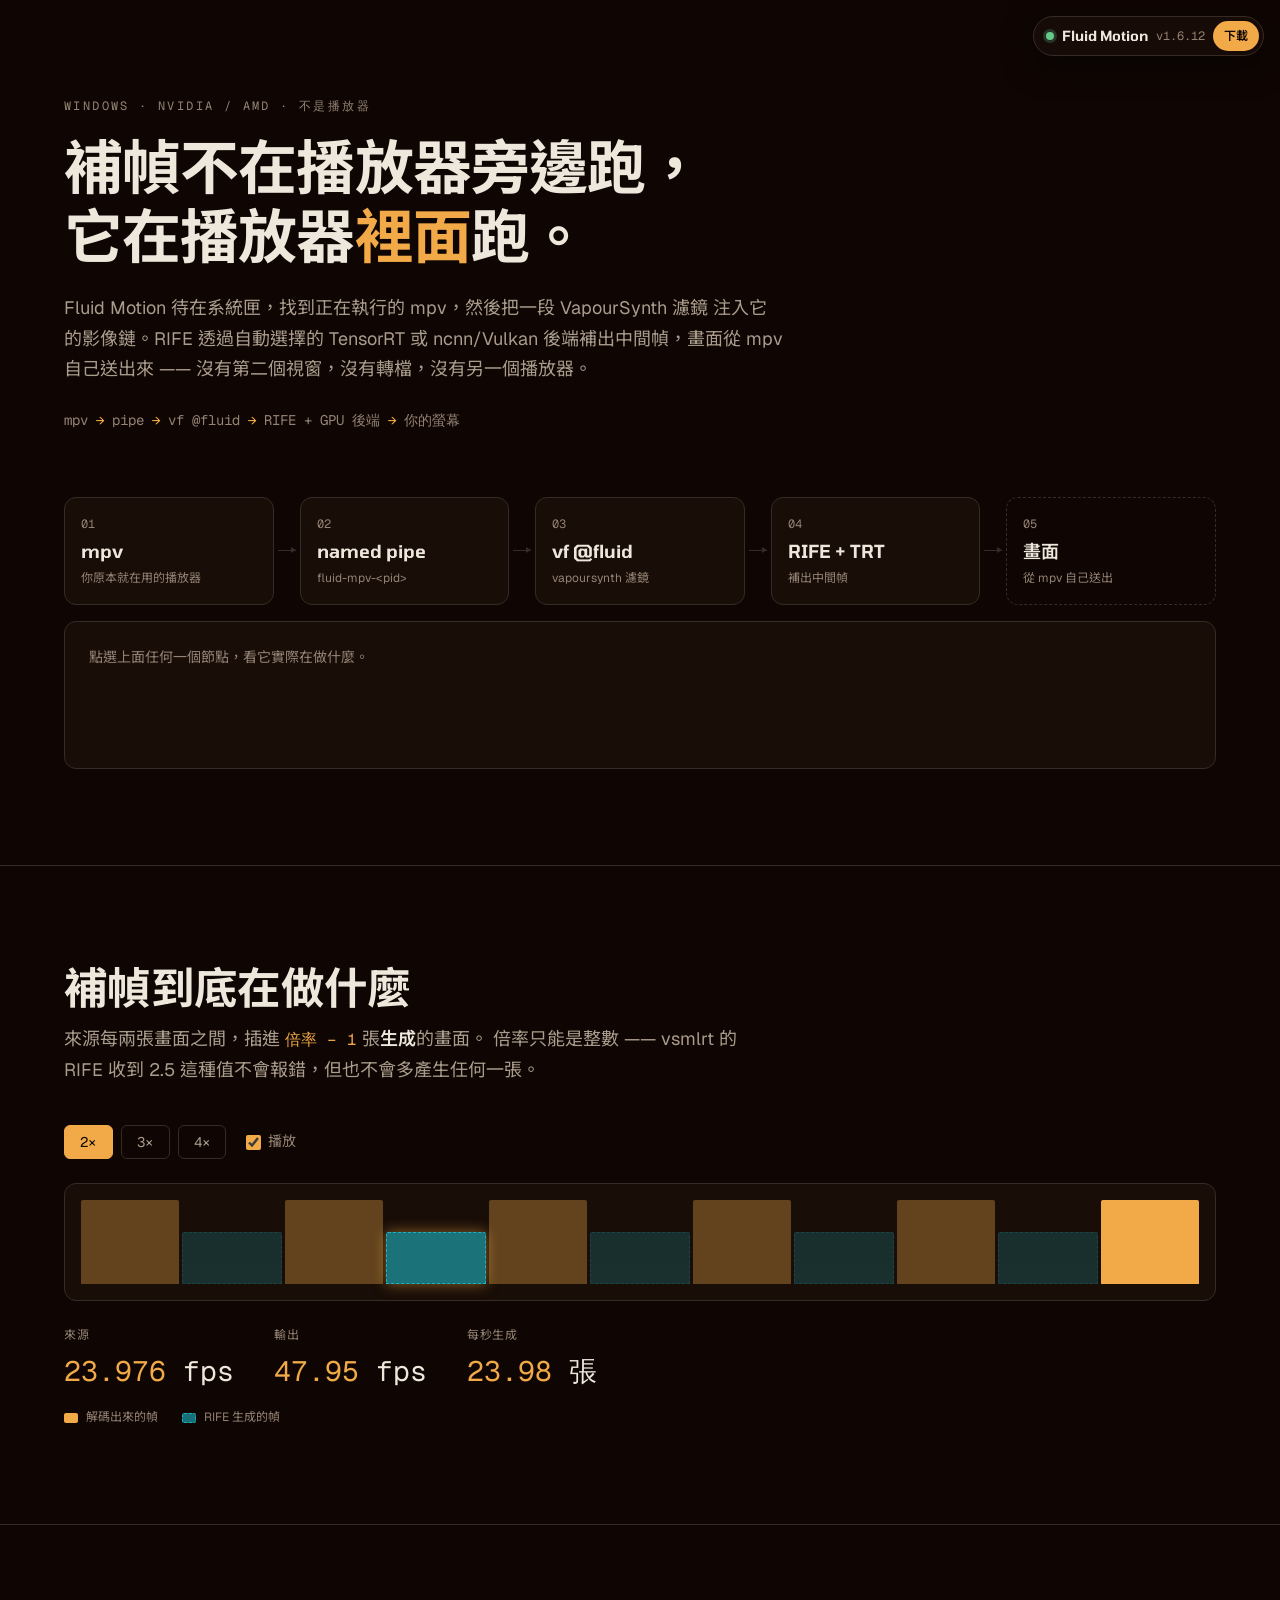
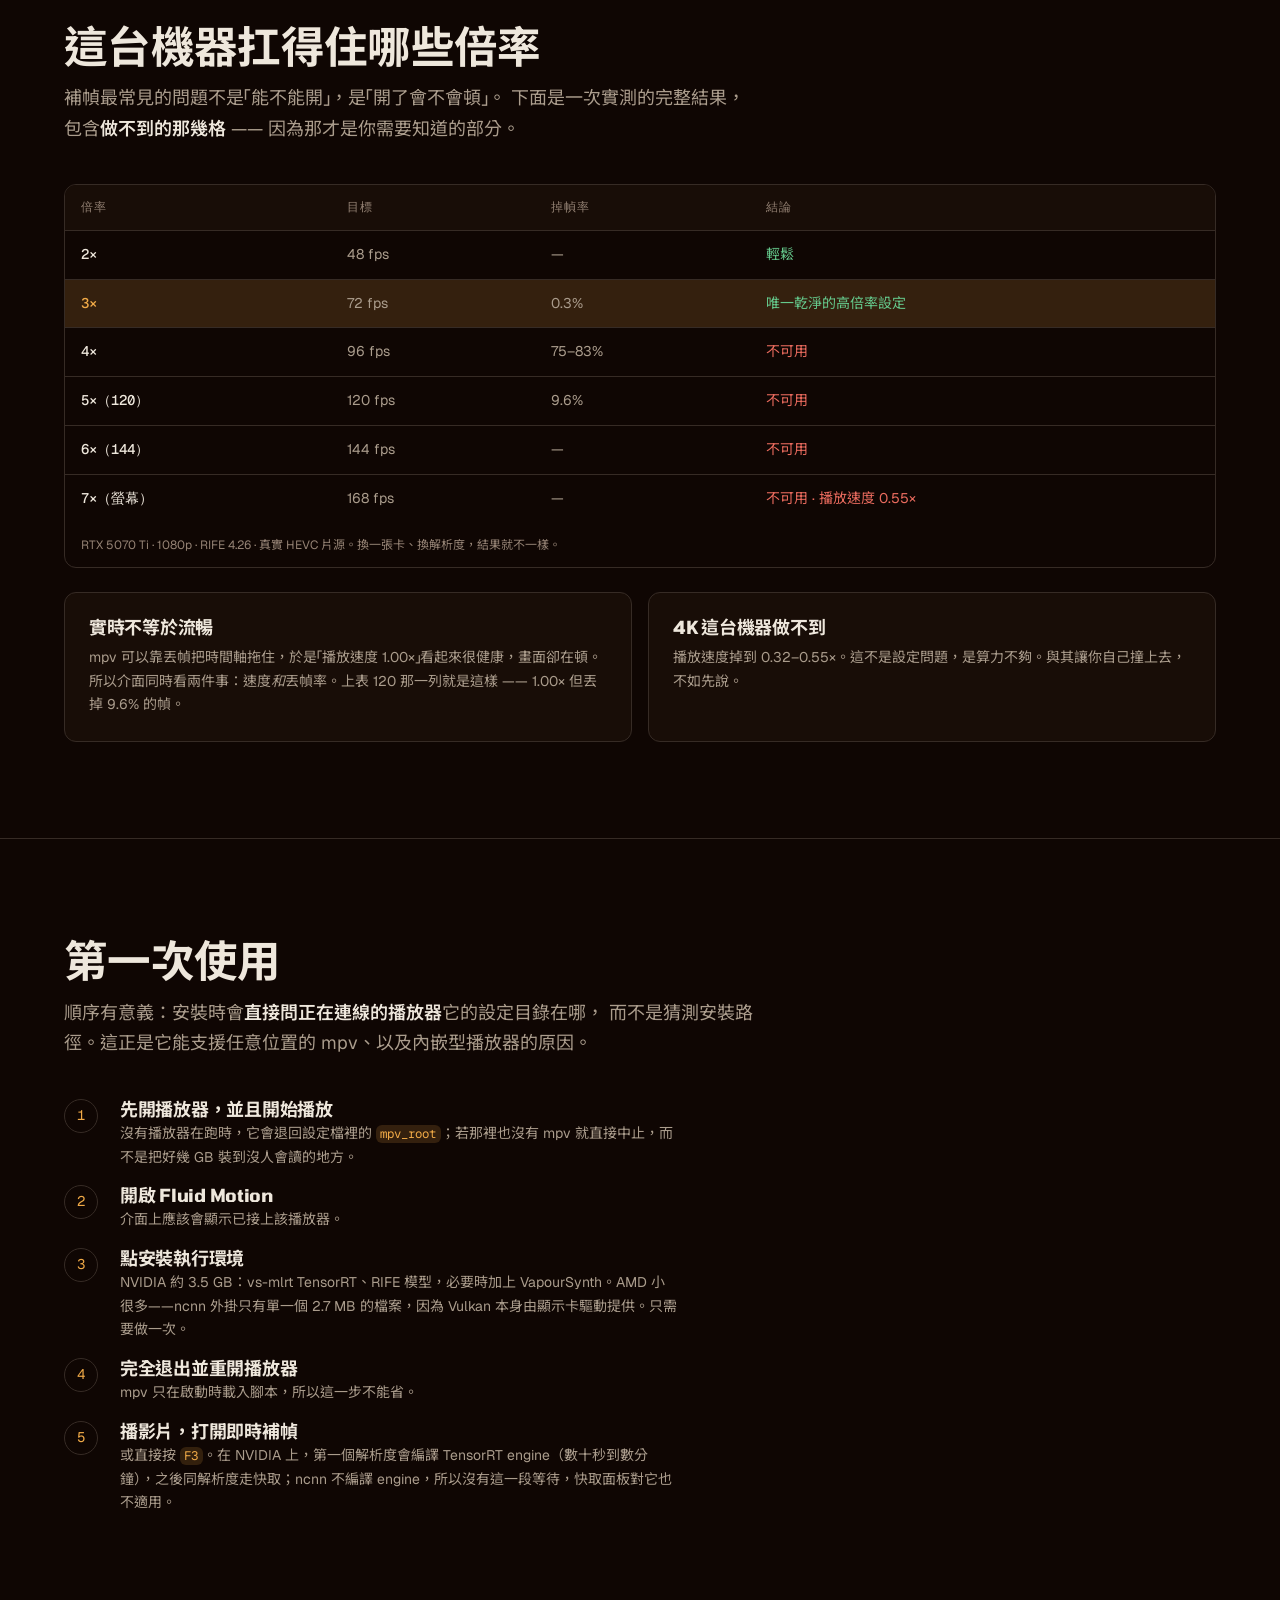
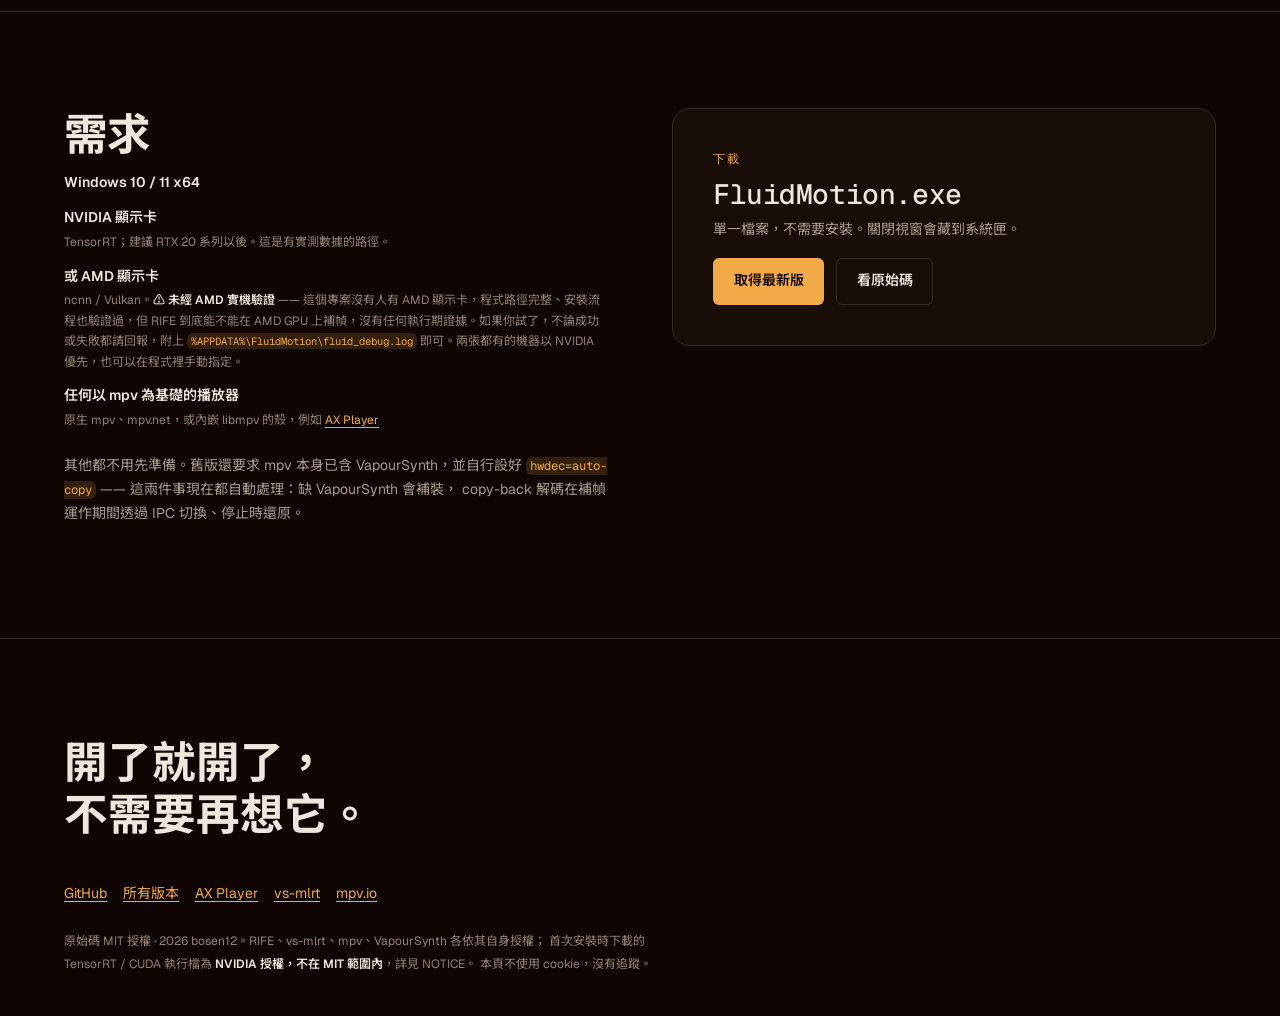
==== docs/index.html @ 8412ad57 "Bump to 1.6.12" ====
<!doctype html>
<html lang="zh-Hant">
<head>
<meta charset="utf-8" />
<meta name="viewport" content="width=device-width, initial-scale=1" />
<title>Fluid Motion — 即時補幀，裝在 mpv 裡面</title>
<meta name="description" content="Windows 的即時補幀管理器：偵測正在跑的 mpv，依 NVIDIA 或 AMD GPU 注入 RIFE 的 VapourSynth 濾鏡，藏在系統匣。不是播放器。" />
<meta property="og:title" content="Fluid Motion" />
<meta property="og:description" content="mpv → pipe → vf @fluid → RIFE + GPU 後端。即時補幀，裝在你已經在用的播放器裡面。" />
<meta property="og:type" content="website" />
<link rel="preconnect" href="https://fonts.googleapis.com" />
<link rel="preconnect" href="https://fonts.gstatic.com" crossorigin />
<link href="https://fonts.googleapis.com/css2?family=Geist+Mono:wght@400;500&family=Geist:wght@400;500;600;700&family=Noto+Sans+TC:wght@400;500;700&family=Tomorrow:wght@500;600;700&display=swap" rel="stylesheet" />
<link rel="stylesheet" href="tokens.css" />
<link rel="stylesheet" href="styles.css" />
</head>
<body>
<!-- Cross-links point at the repos, not the Pages sites: both repos are
     private and GitHub Pages needs a paid plan for those, so the site is
     built but not published. If it goes live, swap these four hrefs for
     https://bosen12.github.io/<repo>/ -- nothing else needs changing. -->

<a class="skip" href="#map">跳到主要內容</a>

<!-- N2 · floating chip: this product lives in a corner of your screen -->
<div class="chip">
  <span class="chip__dot" aria-hidden="true"></span>
  <span class="chip__name">Fluid Motion</span>
  <span class="chip__ver" id="ver-chip">v1.6.12</span>
  <a class="chip__cta" href="https://github.com/bosen12/Fluid_Motion_Player/releases/latest">下載</a>
</div>

<main>

  <!-- Map / Diagram: a small orientation phrase, then the map itself -->
  <section class="lede" id="map">
    <p class="lede__kicker">Windows · NVIDIA / AMD · 不是播放器</p>
    <h1 class="lede__h">補幀不在播放器旁邊跑，<br />它在播放器<span class="hl">裡面</span>跑。</h1>
    <p class="lede__p">
      Fluid Motion 待在系統匣，找到正在執行的 mpv，然後把一段 VapourSynth 濾鏡
      注入它的影像鏈。RIFE 透過自動選擇的 TensorRT 或 ncnn/Vulkan 後端補出中間幀，畫面從 mpv 自己送出來 ——
      沒有第二個視窗，沒有轉檔，沒有另一個播放器。
    </p>
    <p class="lede__path" aria-hidden="true">
      mpv <span>→</span> pipe <span>→</span> vf @fluid <span>→</span> RIFE + GPU 後端 <span>→</span> 你的螢幕
    </p>
  </section>

  <!-- THE MAP -->
  <section class="mapwrap">
    <div class="map" id="pipeline" role="group" aria-label="管線圖，點選節點看說明">
      <button class="node" type="button" data-node="mpv" aria-pressed="false">
        <span class="node__i">01</span>
        <span class="node__t">mpv</span>
        <span class="node__s">你原本就在用的播放器</span>
      </button>
      <span class="edge" aria-hidden="true"></span>
      <button class="node" type="button" data-node="pipe" aria-pressed="false">
        <span class="node__i">02</span>
        <span class="node__t">named pipe</span>
        <span class="node__s">fluid-mpv-&lt;pid&gt;</span>
      </button>
      <span class="edge" aria-hidden="true"></span>
      <button class="node" type="button" data-node="vf" aria-pressed="false">
        <span class="node__i">03</span>
        <span class="node__t">vf @fluid</span>
        <span class="node__s">vapoursynth 濾鏡</span>
      </button>
      <span class="edge" aria-hidden="true"></span>
      <button class="node" type="button" data-node="rife" aria-pressed="false">
        <span class="node__i">04</span>
        <span class="node__t">RIFE + TRT</span>
        <span class="node__s">補出中間幀</span>
      </button>
      <span class="edge" aria-hidden="true"></span>
      <button class="node node--out" type="button" data-node="out" aria-pressed="false">
        <span class="node__i">05</span>
        <span class="node__t">畫面</span>
        <span class="node__s">從 mpv 自己送出</span>
      </button>
    </div>

    <div class="mapnote" id="mapnote" aria-live="polite">
      <p class="mapnote__idle">點選上面任何一個節點，看它實際在做什麼。</p>
    </div>
  </section>

  <!-- Signature: what interpolation actually does -->
  <section class="demo" id="demo">
    <h2 class="sec__h">補幀到底在做什麼</h2>
    <p class="sec__lede">
      來源每兩張畫面之間，插進 <span class="mono">倍率 − 1</span> 張<strong>生成</strong>的畫面。
      倍率只能是整數 —— vsmlrt 的 RIFE 收到 2.5 這種值不會報錯，但也不會多產生任何一張。
    </p>

    <div class="demo__ctl" role="group" aria-label="選擇倍率">
      <button class="seg" type="button" data-multi="2" aria-pressed="true">2×</button>
      <button class="seg" type="button" data-multi="3" aria-pressed="false">3×</button>
      <button class="seg" type="button" data-multi="4" aria-pressed="false">4×</button>
      <label class="demo__play">
        <input type="checkbox" id="play" checked />
        <span>播放</span>
      </label>
    </div>

    <div class="strip" id="strip" aria-hidden="true"></div>

    <dl class="demo__read" id="demo-read">
      <div><dt>來源</dt><dd><span id="r-src">23.976</span> fps</dd></div>
      <div><dt>輸出</dt><dd><span id="r-out">47.95</span> fps</dd></div>
      <div><dt>每秒生成</dt><dd><span id="r-made">23.98</span> 張</dd></div>
    </dl>
    <p class="legend">
      <span class="key key--src"></span>解碼出來的幀
      <span class="key key--made"></span>RIFE 生成的幀
    </p>
  </section>

  <!-- The honest table -->
  <section class="real" id="real">
    <h2 class="sec__h">這台機器扛得住哪些倍率</h2>
    <p class="sec__lede">
      補幀最常見的問題不是「能不能開」，是「開了會不會頓」。
      下面是一次實測的完整結果，包含<strong>做不到的那幾格</strong> ——
      因為那才是你需要知道的部分。
    </p>

    <div class="tablewrap">
      <table class="tbl">
        <caption>RTX 5070 Ti · 1080p · RIFE 4.26 · 真實 HEVC 片源。換一張卡、換解析度，結果就不一樣。</caption>
        <thead>
          <tr><th scope="col">倍率</th><th scope="col">目標</th><th scope="col">掉幀率</th><th scope="col">結論</th></tr>
        </thead>
        <tbody>
          <tr><th scope="row">2×</th><td>48 fps</td><td>—</td><td class="ok">輕鬆</td></tr>
          <tr class="best"><th scope="row">3×</th><td>72 fps</td><td>0.3%</td><td class="ok">唯一乾淨的高倍率設定</td></tr>
          <tr><th scope="row">4×</th><td>96 fps</td><td>75–83%</td><td class="no">不可用</td></tr>
          <tr><th scope="row">5×（120）</th><td>120 fps</td><td>9.6%</td><td class="no">不可用</td></tr>
          <tr><th scope="row">6×（144）</th><td>144 fps</td><td>—</td><td class="no">不可用</td></tr>
          <tr><th scope="row">7×（螢幕）</th><td>168 fps</td><td>—</td><td class="no">不可用 · 播放速度 0.55×</td></tr>
        </tbody>
      </table>
    </div>

    <div class="callouts">
      <article class="callout">
        <h3 class="callout__h">實時不等於流暢</h3>
        <p>mpv 可以靠丟幀把時間軸拖住，於是「播放速度 1.00×」看起來很健康，畫面卻在頓。所以介面同時看兩件事：速度<em>和</em>丟幀率。上表 120 那一列就是這樣 —— 1.00× 但丟掉 9.6% 的幀。</p>
      </article>
      <article class="callout">
        <h3 class="callout__h">4K 這台機器做不到</h3>
        <p>播放速度掉到 0.32–0.55×。這不是設定問題，是算力不夠。與其讓你自己撞上去，不如先說。</p>
      </article>
    </div>
  </section>

  <!-- first run -->
  <section class="steps" id="start">
    <h2 class="sec__h">第一次使用</h2>
    <p class="sec__lede">
      順序有意義：安裝時會<strong>直接問正在連線的播放器</strong>它的設定目錄在哪，
      而不是猜測安裝路徑。這正是它能支援任意位置的 mpv、以及內嵌型播放器的原因。
    </p>
    <ol class="steps__list">
      <li><span class="steps__n">1</span><div><h3>先開播放器，並且開始播放</h3><p>沒有播放器在跑時，它會退回設定檔裡的 <code>mpv_root</code>；若那裡也沒有 mpv 就直接中止，而不是把好幾 GB 裝到沒人會讀的地方。</p></div></li>
      <li><span class="steps__n">2</span><div><h3>開啟 Fluid Motion</h3><p>介面上應該會顯示已接上該播放器。</p></div></li>
      <li><span class="steps__n">3</span><div><h3>點安裝執行環境</h3><p>NVIDIA 約 3.5 GB：vs-mlrt TensorRT、RIFE 模型，必要時加上 VapourSynth。AMD 小很多——ncnn 外掛只有單一個 2.7 MB 的檔案，因為 Vulkan 本身由顯示卡驅動提供。只需要做一次。</p></div></li>
      <li><span class="steps__n">4</span><div><h3>完全退出並重開播放器</h3><p>mpv 只在啟動時載入腳本，所以這一步不能省。</p></div></li>
      <li><span class="steps__n">5</span><div><h3>播影片，打開即時補幀</h3><p>或直接按 <code>F3</code>。在 NVIDIA 上，第一個解析度會編譯 TensorRT engine（數十秒到數分鐘），之後同解析度走快取；ncnn 不編譯 engine，所以沒有這一段等待，快取面板對它也不適用。</p></div></li>
    </ol>
  </section>

  <!-- requirements + get -->
  <section class="get" id="get">
    <div class="get__grid">
      <div>
        <h2 class="sec__h">需求</h2>
        <ul class="req">
          <li><strong>Windows 10 / 11 x64</strong></li>
          <li><strong>NVIDIA 顯示卡</strong><span>TensorRT；建議 RTX 20 系列以後。這是有實測數據的路徑。</span></li>
          <li><strong>或 AMD 顯示卡</strong><span>ncnn / Vulkan。<strong>⚠️ 未經 AMD 實機驗證</strong> —— 這個專案沒有人有 AMD 顯示卡，程式路徑完整、安裝流程也驗證過，但 RIFE 到底能不能在 AMD GPU 上補幀，沒有任何執行期證據。如果你試了，不論成功或失敗都請回報，附上 <code>%APPDATA%\FluidMotion\fluid_debug.log</code> 即可。兩張都有的機器以 NVIDIA 優先，也可以在程式裡手動指定。</span></li>
          <li><strong>任何以 mpv 為基礎的播放器</strong><span>原生 mpv、mpv.net，或內嵌 libmpv 的殼，例如 <a href="https://github.com/bosen12/AX_Player">AX Player</a></span></li>
        </ul>
        <p class="req__note">
          其他都不用先準備。舊版還要求 mpv 本身已含 VapourSynth，並自行設好
          <code>hwdec=auto-copy</code> —— 這兩件事現在都自動處理：缺 VapourSynth 會補裝，
          copy-back 解碼在補幀運作期間透過 IPC 切換、停止時還原。
        </p>
      </div>
      <div class="dl">
        <p class="dl__tag">下載</p>
        <h3 class="dl__h">FluidMotion.exe</h3>
        <p class="dl__d">單一檔案，不需要安裝。關閉視窗會藏到系統匣。</p>
        <a class="btn btn--solid" href="https://github.com/bosen12/Fluid_Motion_Player/releases/latest">取得最新版</a>
        <a class="btn btn--ghost" href="https://github.com/bosen12/Fluid_Motion_Player">看原始碼</a>
      </div>
    </div>
  </section>
</main>

<!-- Ft5 · statement -->
<footer class="close">
  <p class="close__say">開了就開了，<br />不需要再想它。</p>
  <ul class="close__links">
    <li><a href="https://github.com/bosen12/Fluid_Motion_Player">GitHub</a></li>
    <li><a href="https://github.com/bosen12/Fluid_Motion_Player/releases">所有版本</a></li>
    <li><a href="https://github.com/bosen12/AX_Player">AX Player</a></li>
    <li><a href="https://github.com/AmusementClub/vs-mlrt">vs-mlrt</a></li>
    <li><a href="https://mpv.io">mpv.io</a></li>
  </ul>
  <p class="close__fine">
    原始碼 MIT 授權 · 2026 bosen12。RIFE、vs-mlrt、mpv、VapourSynth 各依其自身授權；
    首次安裝時下載的 TensorRT / CUDA 執行檔為 <strong>NVIDIA 授權，不在 MIT 範圍內</strong>，詳見 NOTICE。
    本頁不使用 cookie，沒有追蹤。
  </p>
</footer>

<script src="app.js"></script>
</body>
</html>
---- docs/tokens.css ----
/* Hallmark · pre-emit critique: P5 H5 E5 S5 R4 V5
 * Hallmark · genre: atmospheric · macrostructure: Map / Diagram
 * tone: 技術 / 儀表 · theme: inherited from the app's own tokens.css
 * nav: N2 floating chip (a tray app lives in a corner) · footer: Ft5 statement
 * enrichment: Tier-B hand-built SVG pipeline + Tier-A interpolation demo
 * audience: 用 mpv + NVIDIA 的人 · use: 看懂管線 / 判斷跑不跑得動 / 下載
 * fonts: Tomorrow + Geist + Geist Mono (locked) + Noto Sans TC for 中文
 *
 * The colour and type tokens below are lifted verbatim from the app's
 * fluid_motion/ui/tokens.css. The site has to be the colour the product is.
 * The sibling AX Player site shares that palette by design -- the two are
 * separated by macrostructure, type and structure, not by hue.
 *
 * Additions the app does not need are grouped at the end and marked.
 */
:root {
  --color-paper: oklch(13.4% 0.02 48);
  --color-paper-2: oklch(17.2% 0.022 48);
  --color-paper-3: oklch(21.4% 0.024 50);
  --color-ink: oklch(93% 0.016 78);
  --color-muted: oklch(70% 0.028 70);
  --color-accent: oklch(79% 0.14 72);
  --color-accent-dim: oklch(79% 0.14 72 / 0.16);
  --color-focus: oklch(79% 0.14 72);
  --color-live: oklch(76% 0.13 155);
  --color-danger: oklch(68% 0.16 28);
  --color-rule: oklch(30% 0.02 50);

  /* The app's --color-faint is oklch(52% 0.03 60). On this page it carries
     12px captions and legends, where it measured under WCAG AA on both
     paper and paper-2. Raised until both clear 4.5:1. Web-only; the app's
     own value is untouched. */
  --color-faint: oklch(62% 0.03 60);

  --font-display: "Tomorrow", "Noto Sans TC", ui-sans-serif, sans-serif;
  --font-body: "Geist", "Noto Sans TC", ui-sans-serif, sans-serif;
  --font-outlier: "Geist Mono", ui-monospace, monospace;

  --space-3xs: 0.125rem;
  --space-2xs: 0.25rem;
  --space-xs: 0.5rem;
  --space-sm: 0.75rem;
  --space-md: 1rem;
  --space-lg: 1.5rem;
  --space-xl: 2.5rem;
  --space-2xl: 4rem;
  --space-3xl: 6rem;

  --text-xs: 0.75rem;
  --text-sm: 0.875rem;
  --text-base: 1rem;
  --text-md: 1.125rem;
  --text-lg: 1.375rem;
  --text-xl: 1.75rem;
  --text-2xl: 2.25rem;
  --text-3xl: clamp(2rem, 3.4vw, 3rem);
  --text-display: clamp(2.25rem, 4.6vw, 4rem);

  --radius-sm: 6px;
  --radius-md: 12px;
  --radius-lg: 18px;
  --rule-hair: 1px;

  --ease-out: cubic-bezier(0.16, 1, 0.3, 1);
  --ease-in: cubic-bezier(0.7, 0, 0.84, 0);
  --ease-in-out: cubic-bezier(0.65, 0, 0.35, 1);
  --dur-micro: 120ms;
  --dur-short: 180ms;
  --dur-mid: 280ms;

  --z-base: 1;
  --z-raised: 10;
  --z-sticky: 200;
  --z-modal: 400;

  /* --- site-only --- */
  --color-source: oklch(79% 0.14 72);        /* a decoded frame */
  --color-made: oklch(70% 0.115 205);        /* a frame RIFE invented */
  --measure: 62ch;
}
---- docs/styles.css ----
/* Hallmark · macrostructure: Map / Diagram · tone: 技術/儀表 · anchor hue: amber 72
 * Palette + type inherited from fluid_motion/ui/tokens.css -- see tokens.css.
 */

*, *::before, *::after { box-sizing: border-box; }

html, body {
  margin: 0;
  padding: 0;
  overflow-x: clip;                 /* gate 34 */
  background: var(--color-paper);
}
html { scroll-behavior: smooth; }
@media (prefers-reduced-motion: reduce) { html { scroll-behavior: auto; } }

body {
  font-family: var(--font-body);
  font-size: var(--text-base);
  line-height: 1.7;
  color: var(--color-muted);
  -webkit-font-smoothing: antialiased;
}

h1, h2, h3 {
  font-family: var(--font-display);
  font-style: normal;               /* gate 38a */
  font-weight: 700;
  color: var(--color-ink);
  line-height: 1.16;
  letter-spacing: -0.015em;
  overflow-wrap: anywhere;          /* gate 51 */
  min-width: 0;
  margin: 0;
}

p { margin: 0 0 var(--space-md); }
strong { color: var(--color-ink); font-weight: 600; }
em { font-style: italic; }

code, .mono {
  font-family: var(--font-outlier);
  font-size: 0.88em;
  color: var(--color-accent);
  overflow-wrap: anywhere;
}
code { background: var(--color-accent-dim); padding: 0.1em 0.36em; border-radius: var(--radius-sm); }

a { color: var(--color-accent); text-underline-offset: 3px; }
a:hover { color: var(--color-ink); }

:focus-visible { outline: 2px solid var(--color-focus); outline-offset: 3px; border-radius: var(--radius-sm); }

.skip { position: absolute; left: -9999px; top: 0; background: var(--color-accent); color: var(--color-paper); padding: var(--space-xs) var(--space-md); z-index: var(--z-modal); }
.skip:focus { left: var(--space-md); top: var(--space-md); }

main { display: block; }

section {
  padding-inline: clamp(var(--space-md), 5vw, var(--space-3xl));
  max-width: 1320px;
  margin-inline: auto;
}

.sec__h { font-size: var(--text-3xl); margin-block-end: var(--space-sm); }
.sec__lede { max-width: 58ch; font-size: var(--text-md); margin-block-end: var(--space-xl); }

/* ---------- N2 · floating chip ---------- */

.chip {
  position: fixed;
  inset-block-start: var(--space-md);
  inset-inline-end: var(--space-md);
  z-index: var(--z-sticky);
  display: flex;
  align-items: center;
  gap: var(--space-xs);
  padding: var(--space-2xs) var(--space-2xs) var(--space-2xs) var(--space-sm);
  background: color-mix(in oklab, var(--color-paper-2) 88%, transparent);
  backdrop-filter: blur(10px);
  border: var(--rule-hair) solid var(--color-rule);
  border-radius: 999px;
  box-shadow: 0 10px 30px oklch(0% 0 0 / 0.5);
}

.chip__dot { width: 8px; height: 8px; border-radius: 50%; background: var(--color-live); box-shadow: 0 0 0 3px color-mix(in oklab, var(--color-live) 22%, transparent); }
.chip__name { font-family: var(--font-display); font-weight: 600; font-size: var(--text-sm); color: var(--color-ink); white-space: nowrap; }
.chip__ver { font-family: var(--font-outlier); font-size: var(--text-xs); color: var(--color-faint); white-space: nowrap; }
.chip__cta {
  font-size: var(--text-xs);
  font-weight: 600;
  text-decoration: none;
  background: var(--color-accent);
  color: var(--color-paper);
  padding: 0.42em 0.9em;
  border-radius: 999px;
  white-space: nowrap;              /* gate 49 */
  transition: background-color var(--dur-short) var(--ease-out);
}
.chip__cta:hover { background: var(--color-ink); color: var(--color-paper); }

/* ---------- orientation ---------- */

.lede { padding-block: clamp(var(--space-2xl), 12vh, var(--space-3xl)) var(--space-xl); }

.lede__kicker {
  font-family: var(--font-outlier);
  font-size: var(--text-xs);
  letter-spacing: 0.2em;
  text-transform: uppercase;
  color: var(--color-faint);
  margin-block-end: var(--space-md);
}

.lede__h { font-size: var(--text-display); max-width: 20ch; margin-block-end: var(--space-lg); }
.hl { color: var(--color-accent); }

.lede__p { max-width: 60ch; font-size: var(--text-md); }

.lede__path {
  font-family: var(--font-outlier);
  font-size: var(--text-sm);
  color: var(--color-faint);
  display: flex;
  flex-wrap: wrap;
  gap: var(--space-xs);
  margin: var(--space-lg) 0 0;
}
.lede__path span { color: var(--color-accent); }

/* ---------- the map ---------- */

.mapwrap { padding-block: var(--space-lg) var(--space-3xl); }

.map {
  display: flex;
  align-items: stretch;
  gap: var(--space-2xs);
  flex-wrap: wrap;
}

.node {
  flex: 1 1 150px;
  min-width: 0;
  display: grid;
  gap: var(--space-3xs);
  align-content: start;
  text-align: start;
  padding: var(--space-md);
  background: var(--color-paper-2);
  border: var(--rule-hair) solid var(--color-rule);
  border-radius: var(--radius-md);
  font: inherit;
  color: inherit;
  cursor: pointer;
  transition: border-color var(--dur-short) var(--ease-out),
              background-color var(--dur-short) var(--ease-out),
              transform var(--dur-micro) var(--ease-out);
}
.node:hover { border-color: var(--color-accent); background: var(--color-paper-3); }
.node:active { transform: translateY(1px); }
.node[aria-pressed="true"] { border-color: var(--color-accent); background: var(--color-paper-3); }
.node[aria-pressed="true"] .node__t { color: var(--color-accent); }
.node--out { background: transparent; border-style: dashed; }

.node__i { font-family: var(--font-outlier); font-size: var(--text-xs); color: var(--color-faint); }
.node__t { font-family: var(--font-display); font-weight: 600; font-size: var(--text-md); color: var(--color-ink); }
.node__s { font-size: var(--text-xs); color: var(--color-faint); line-height: 1.6; }

.edge { flex: 0 0 auto; align-self: center; width: 18px; height: var(--rule-hair); background: var(--color-rule); position: relative; }
.edge::after {
  content: "";
  position: absolute;
  inset-inline-end: 0;
  inset-block-start: -3px;
  border-inline-start: 5px solid var(--color-rule);
  border-block: 3.5px solid transparent;
}

.mapnote {
  margin-block-start: var(--space-md);
  padding: var(--space-lg);
  border: var(--rule-hair) solid var(--color-rule);
  border-radius: var(--radius-md);
  background: var(--color-paper-2);
  min-height: 148px;
}
.mapnote__idle { color: var(--color-faint); font-size: var(--text-sm); margin: 0; }
.mapnote h3 { font-size: var(--text-lg); margin-block-end: var(--space-xs); }
.mapnote p { max-width: var(--measure); margin-block-end: 0; font-size: var(--text-sm); }
.mapnote p + p { margin-block-start: var(--space-sm); }

/* ---------- interpolation demo ---------- */

.demo { padding-block: var(--space-3xl); border-block-start: var(--rule-hair) solid var(--color-rule); }

.demo__ctl { display: flex; align-items: center; gap: var(--space-xs); flex-wrap: wrap; margin-block-end: var(--space-lg); }

.seg {
  font-family: var(--font-outlier);
  font-size: var(--text-sm);
  padding: 0.5em 1.1em;
  border: var(--rule-hair) solid var(--color-rule);
  border-radius: var(--radius-sm);
  background: transparent;
  color: var(--color-muted);
  cursor: pointer;
  white-space: nowrap;
  transition: border-color var(--dur-short) var(--ease-out), color var(--dur-short) var(--ease-out), background-color var(--dur-short) var(--ease-out);
}
.seg:hover { border-color: var(--color-accent); color: var(--color-ink); }
.seg[aria-pressed="true"] { background: var(--color-accent); border-color: var(--color-accent); color: var(--color-paper); }

.demo__play { display: inline-flex; align-items: center; gap: var(--space-2xs); font-size: var(--text-sm); color: var(--color-faint); margin-inline-start: var(--space-xs); cursor: pointer; }
.demo__play input { accent-color: var(--color-accent); width: 15px; height: 15px; }

.strip {
  display: flex;
  align-items: flex-end;
  gap: 3px;
  height: 118px;
  padding: var(--space-md);
  border: var(--rule-hair) solid var(--color-rule);
  border-radius: var(--radius-md);
  background: var(--color-paper-2);
  overflow: hidden;
}

.tick {
  flex: 1 1 0;
  min-width: 0;
  border-radius: 2px 2px 0 0;
  transition: opacity var(--dur-short) var(--ease-out);
}
.tick--src { background: var(--color-source); height: 100%; }
.tick--made { background: color-mix(in oklab, var(--color-made) 62%, transparent); border: var(--rule-hair) dashed var(--color-made); height: 62%; }
.tick[data-lit="true"] { opacity: 1; box-shadow: 0 0 14px color-mix(in oklab, var(--color-accent) 55%, transparent); }
.tick[data-lit="false"] { opacity: 0.34; }

.demo__read { display: flex; flex-wrap: wrap; gap: var(--space-xl); margin: var(--space-lg) 0 var(--space-sm); }
.demo__read > div { display: grid; gap: var(--space-3xs); }
.demo__read dt { font-size: var(--text-xs); color: var(--color-faint); letter-spacing: 0.06em; }
.demo__read dd { margin: 0; font-family: var(--font-outlier); font-size: var(--text-xl); color: var(--color-ink); }
.demo__read dd span { color: var(--color-accent); }

.legend { display: flex; align-items: center; gap: var(--space-xs); flex-wrap: wrap; font-size: var(--text-xs); color: var(--color-faint); margin: 0; }
.key { width: 14px; height: 10px; border-radius: 2px; display: inline-block; }
.key--src { background: var(--color-source); }
.key--made { background: color-mix(in oklab, var(--color-made) 62%, transparent); border: var(--rule-hair) dashed var(--color-made); }
.legend .key + .key { margin-inline-start: var(--space-md); }

/* ---------- the table ---------- */

.real { padding-block: var(--space-3xl); border-block-start: var(--rule-hair) solid var(--color-rule); }

.tablewrap { overflow-x: auto; border: var(--rule-hair) solid var(--color-rule); border-radius: var(--radius-md); }

.tbl { width: 100%; border-collapse: collapse; font-size: var(--text-sm); min-width: 460px; }
.tbl caption { caption-side: bottom; text-align: start; padding: var(--space-sm) var(--space-md); font-size: var(--text-xs); color: var(--color-faint); line-height: 1.7; }
.tbl th, .tbl td { padding: var(--space-sm) var(--space-md); text-align: start; border-block-end: var(--rule-hair) solid var(--color-rule); }
.tbl thead th { font-family: var(--font-outlier); font-size: var(--text-xs); letter-spacing: 0.08em; color: var(--color-faint); font-weight: 500; background: var(--color-paper-2); }
.tbl tbody th { font-family: var(--font-outlier); color: var(--color-ink); font-weight: 500; white-space: nowrap; }
.tbl tbody tr:last-child th, .tbl tbody tr:last-child td { border-block-end: none; }
.tbl .best { background: var(--color-accent-dim); }
.tbl .best th { color: var(--color-accent); }
.ok { color: var(--color-live); }
.no { color: var(--color-danger); }

.callouts { display: grid; grid-template-columns: repeat(auto-fit, minmax(min(280px, 100%), 1fr)); gap: var(--space-md); margin-block-start: var(--space-lg); }
.callout { padding: var(--space-lg); border: var(--rule-hair) solid var(--color-rule); border-radius: var(--radius-md); background: var(--color-paper-2); }
.callout__h { font-size: var(--text-md); margin-block-end: var(--space-xs); }
.callout p { font-size: var(--text-sm); margin-block-end: 0; }

/* ---------- steps ---------- */

.steps { padding-block: var(--space-3xl); border-block-start: var(--rule-hair) solid var(--color-rule); }
.steps__list { list-style: none; margin: 0; padding: 0; display: grid; gap: var(--space-md); counter-reset: none; }
.steps__list li { display: grid; grid-template-columns: 40px minmax(0, 1fr); gap: var(--space-md); align-items: start; }
.steps__n {
  font-family: var(--font-outlier);
  font-size: var(--text-sm);
  color: var(--color-accent);
  border: var(--rule-hair) solid var(--color-rule);
  border-radius: 50%;
  width: 34px; height: 34px;
  display: grid; place-items: center;
}
.steps__list h3 { font-size: var(--text-md); margin-block-end: var(--space-3xs); }
.steps__list p { font-size: var(--text-sm); max-width: var(--measure); margin-block-end: 0; }

/* ---------- get ---------- */

.get { padding-block: var(--space-3xl); border-block-start: var(--rule-hair) solid var(--color-rule); }
.get__grid { display: grid; grid-template-columns: repeat(auto-fit, minmax(min(320px, 100%), 1fr)); gap: var(--space-2xl); align-items: start; }

.req { list-style: none; margin: 0 0 var(--space-lg); padding: 0; display: grid; gap: var(--space-sm); }
.req li { display: grid; gap: var(--space-3xs); font-size: var(--text-sm); }
.req span { color: var(--color-faint); font-size: var(--text-xs); }
.req__note { font-size: var(--text-sm); max-width: var(--measure); }

.dl { padding: var(--space-xl); border: var(--rule-hair) solid var(--color-rule); border-radius: var(--radius-lg); background: var(--color-paper-2); }
.dl__tag { font-family: var(--font-outlier); font-size: var(--text-xs); letter-spacing: 0.2em; text-transform: uppercase; color: var(--color-accent); margin-block-end: var(--space-xs); }
.dl__h { font-family: var(--font-outlier); font-weight: 500; font-size: var(--text-xl); margin-block-end: var(--space-xs); }
.dl__d { font-size: var(--text-sm); }

.btn {
  display: inline-flex; align-items: center; justify-content: center;
  white-space: nowrap;                     /* gate 49 */
  font-weight: 600; font-size: var(--text-sm);
  padding: 0.75em 1.4em; border-radius: var(--radius-sm);
  border: var(--rule-hair) solid transparent; text-decoration: none; cursor: pointer;
  transition: background-color var(--dur-short) var(--ease-out), border-color var(--dur-short) var(--ease-out), color var(--dur-short) var(--ease-out), transform var(--dur-micro) var(--ease-out);
}
.btn--solid { background: var(--color-accent); color: var(--color-paper); }
.btn--solid:hover { background: var(--color-ink); color: var(--color-paper); }
.btn--ghost { border-color: var(--color-rule); color: var(--color-ink); margin-inline-start: var(--space-xs); }
.btn--ghost:hover { border-color: var(--color-accent); color: var(--color-accent); }
.btn:active { transform: translateY(1px); }

/* ---------- Ft5 · statement ---------- */

.close {
  padding-inline: clamp(var(--space-md), 5vw, var(--space-3xl));
  padding-block: var(--space-3xl) var(--space-xl);
  max-width: 1320px; margin-inline: auto;
  border-block-start: var(--rule-hair) solid var(--color-rule);
}
.close__say {
  font-family: var(--font-display);
  font-weight: 700;
  font-style: normal;
  font-size: var(--text-3xl);
  line-height: 1.2;
  color: var(--color-ink);
  max-width: 18ch;
  margin-block-end: var(--space-xl);
}
.close__links { list-style: none; margin: 0 0 var(--space-lg); padding: 0; display: flex; flex-wrap: wrap; gap: var(--space-md); }
.close__links a { font-size: var(--text-sm); white-space: nowrap; }
.close__fine { font-size: var(--text-xs); color: var(--color-faint); max-width: 78ch; line-height: 1.9; margin: 0; }

/* ---------- responsive ---------- */

@media (max-width: 780px) {
  .map { flex-direction: column; }
  .edge { width: var(--rule-hair); height: 16px; align-self: start; margin-inline-start: var(--space-lg); }
  .edge::after { inset-inline-end: -3px; inset-block-start: auto; inset-block-end: 0; border-inline: 3.5px solid transparent; border-block-start: 5px solid var(--color-rule); border-inline-start: none; border-block-end: none; }
  .node { flex: 1 1 auto; }
  .btn--ghost { margin-inline-start: 0; margin-block-start: var(--space-xs); }
  .demo__read { gap: var(--space-lg); }
}

@media (max-width: 460px) {
  .chip__ver { display: none; }
  .strip { height: 92px; padding: var(--space-sm); }
  .steps__list li { grid-template-columns: 34px minmax(0, 1fr); gap: var(--space-sm); }
}

@media (prefers-reduced-motion: reduce) {
  *, *::before, *::after {
    animation-duration: 0.01ms !important;
    animation-iteration-count: 1 !important;
    transition-duration: 0.01ms !important;
  }
}
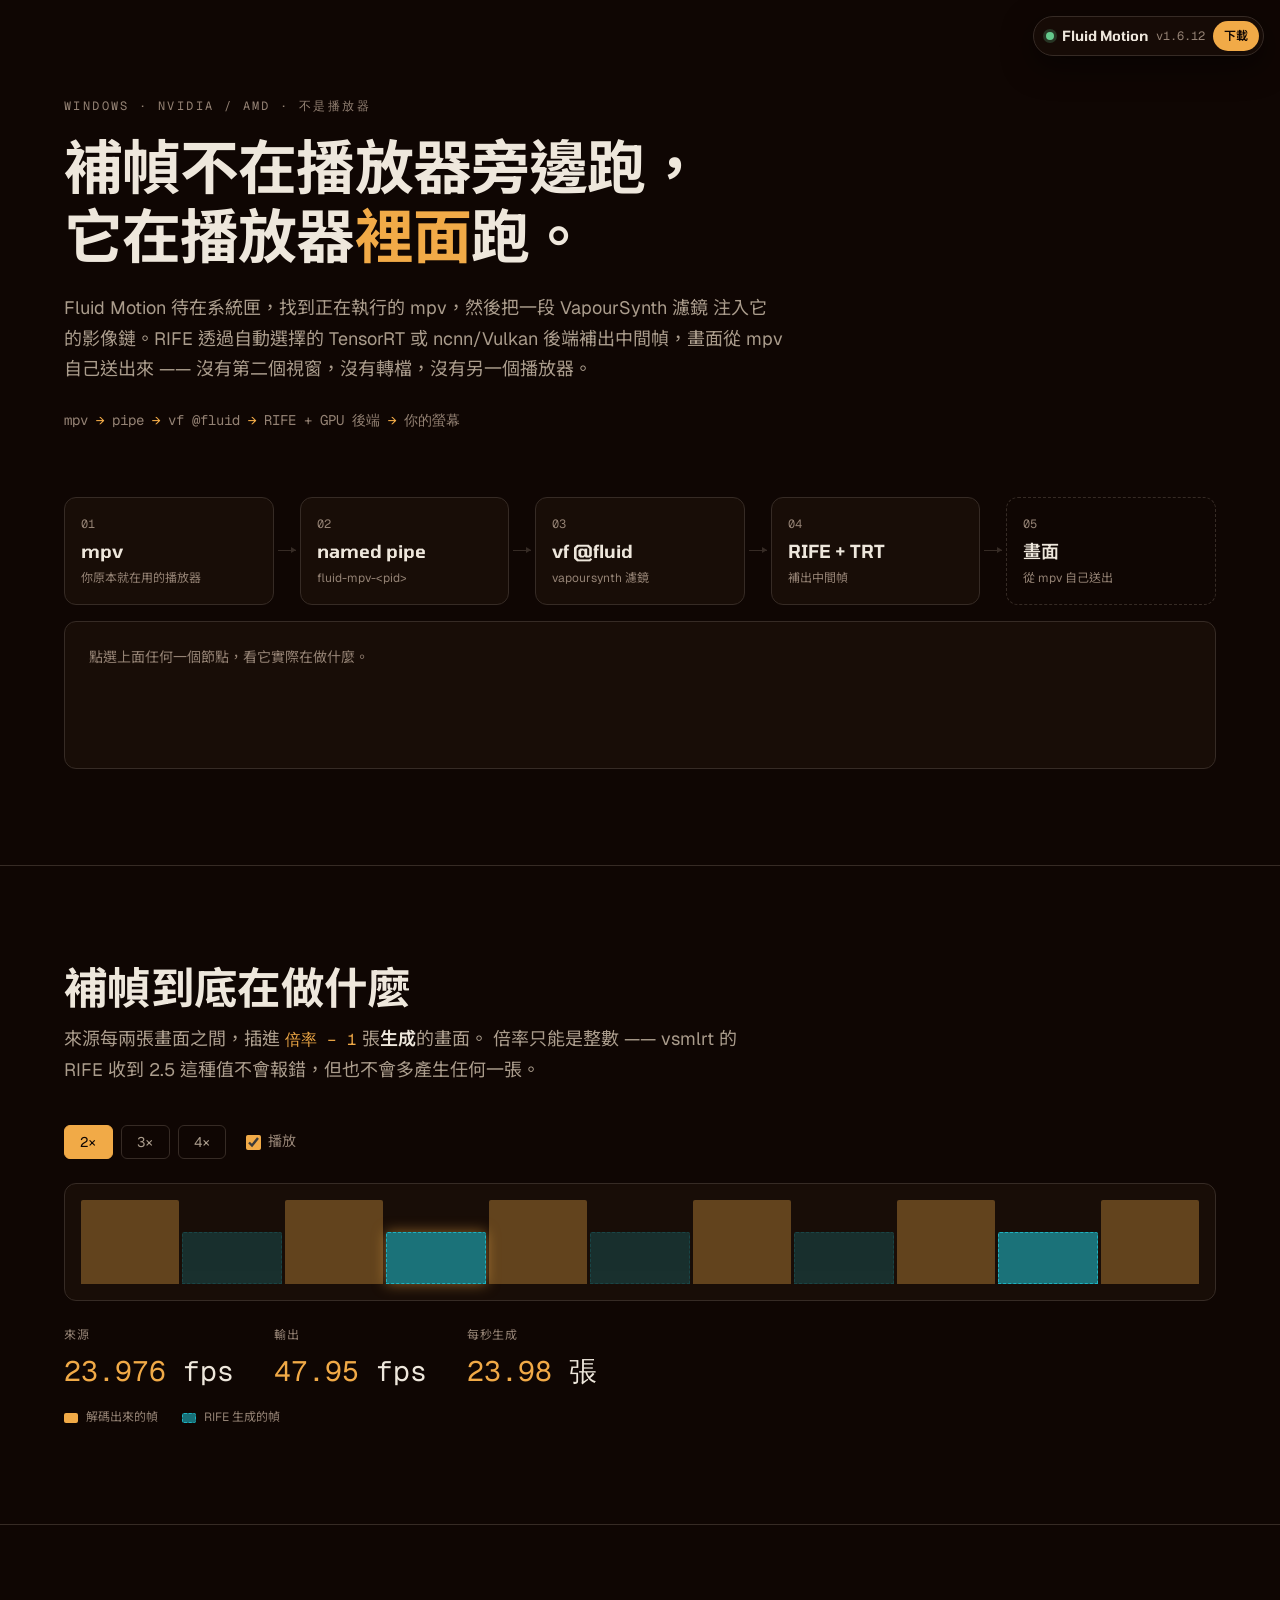
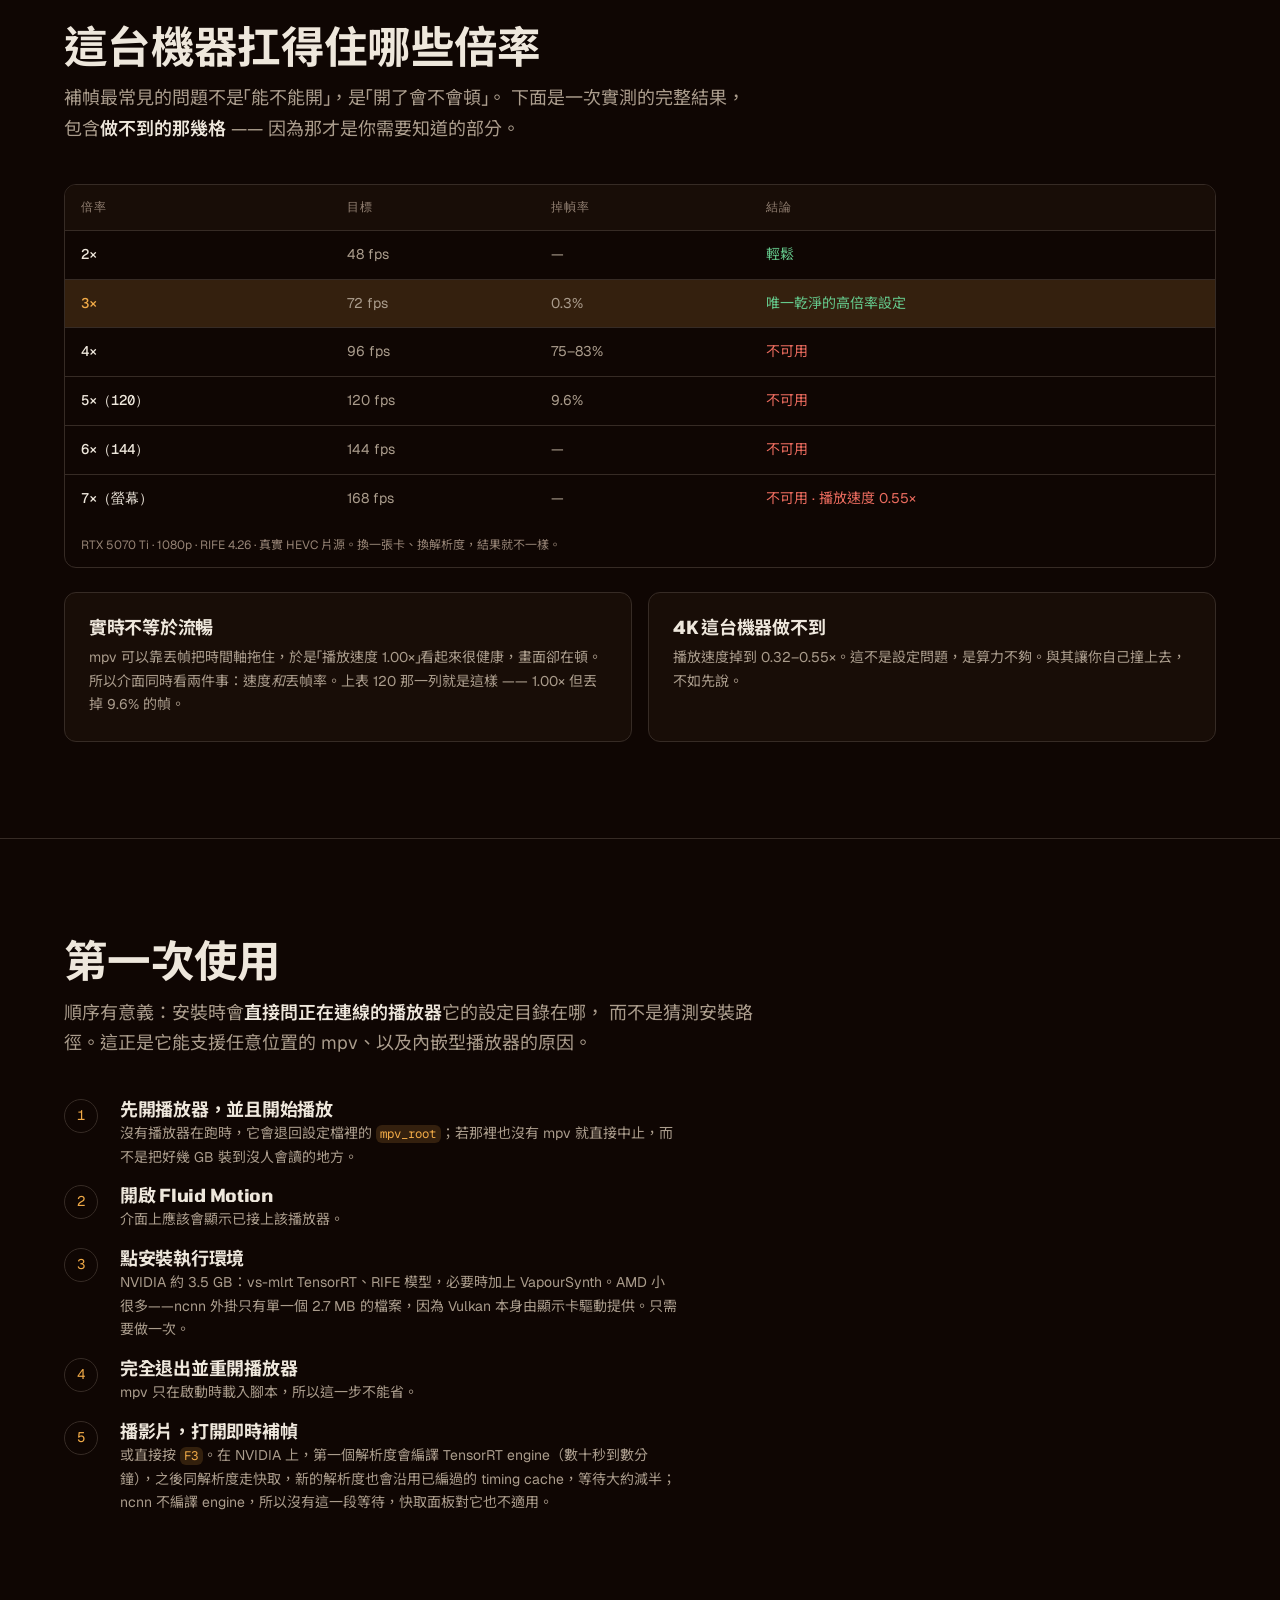
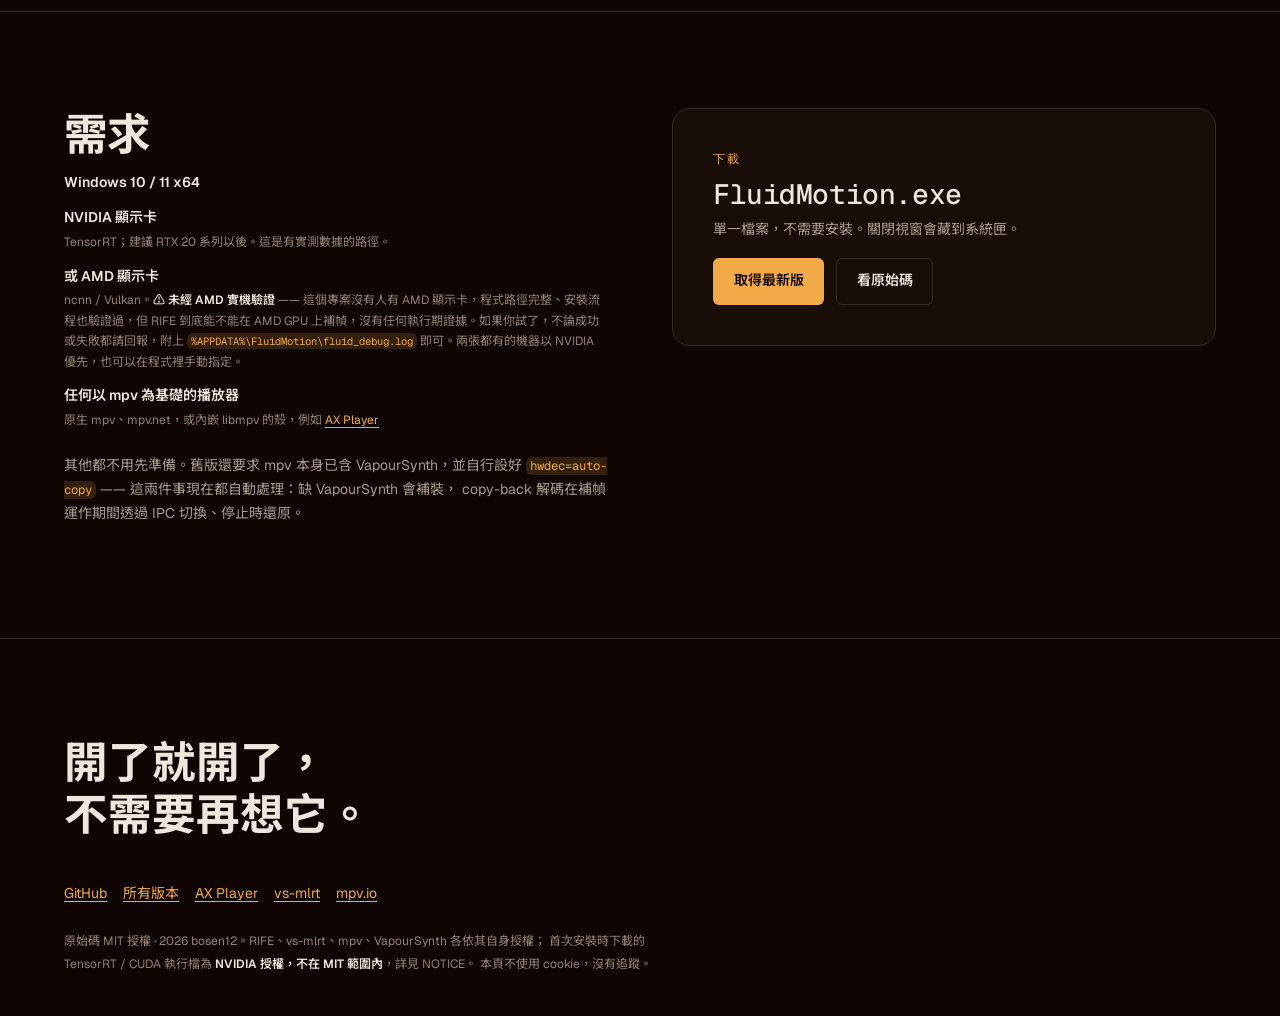
==== commit 057bb1f1: "新解析度的 TensorRT 編譯沿用既有 timing cache，等待約減半 vsmlrt 為每個 engine 各存一份 timing cache，檔名含解析度，所以每個新解析度 都從零量測所有" ====
--- a/docs/index.html
+++ b/docs/index.html
@@ -166,7 +166,7 @@
       <li><span class="steps__n">2</span><div><h3>開啟 Fluid Motion</h3><p>介面上應該會顯示已接上該播放器。</p></div></li>
       <li><span class="steps__n">3</span><div><h3>點安裝執行環境</h3><p>NVIDIA 約 3.5 GB：vs-mlrt TensorRT、RIFE 模型，必要時加上 VapourSynth。AMD 小很多——ncnn 外掛只有單一個 2.7 MB 的檔案，因為 Vulkan 本身由顯示卡驅動提供。只需要做一次。</p></div></li>
       <li><span class="steps__n">4</span><div><h3>完全退出並重開播放器</h3><p>mpv 只在啟動時載入腳本，所以這一步不能省。</p></div></li>
-      <li><span class="steps__n">5</span><div><h3>播影片，打開即時補幀</h3><p>或直接按 <code>F3</code>。在 NVIDIA 上，第一個解析度會編譯 TensorRT engine（數十秒到數分鐘），之後同解析度走快取；ncnn 不編譯 engine，所以沒有這一段等待，快取面板對它也不適用。</p></div></li>
+      <li><span class="steps__n">5</span><div><h3>播影片，打開即時補幀</h3><p>或直接按 <code>F3</code>。在 NVIDIA 上，第一個解析度會編譯 TensorRT engine（數十秒到數分鐘），之後同解析度走快取，新的解析度也會沿用已編過的 timing cache，等待大約減半；ncnn 不編譯 engine，所以沒有這一段等待，快取面板對它也不適用。</p></div></li>
     </ol>
   </section>
 
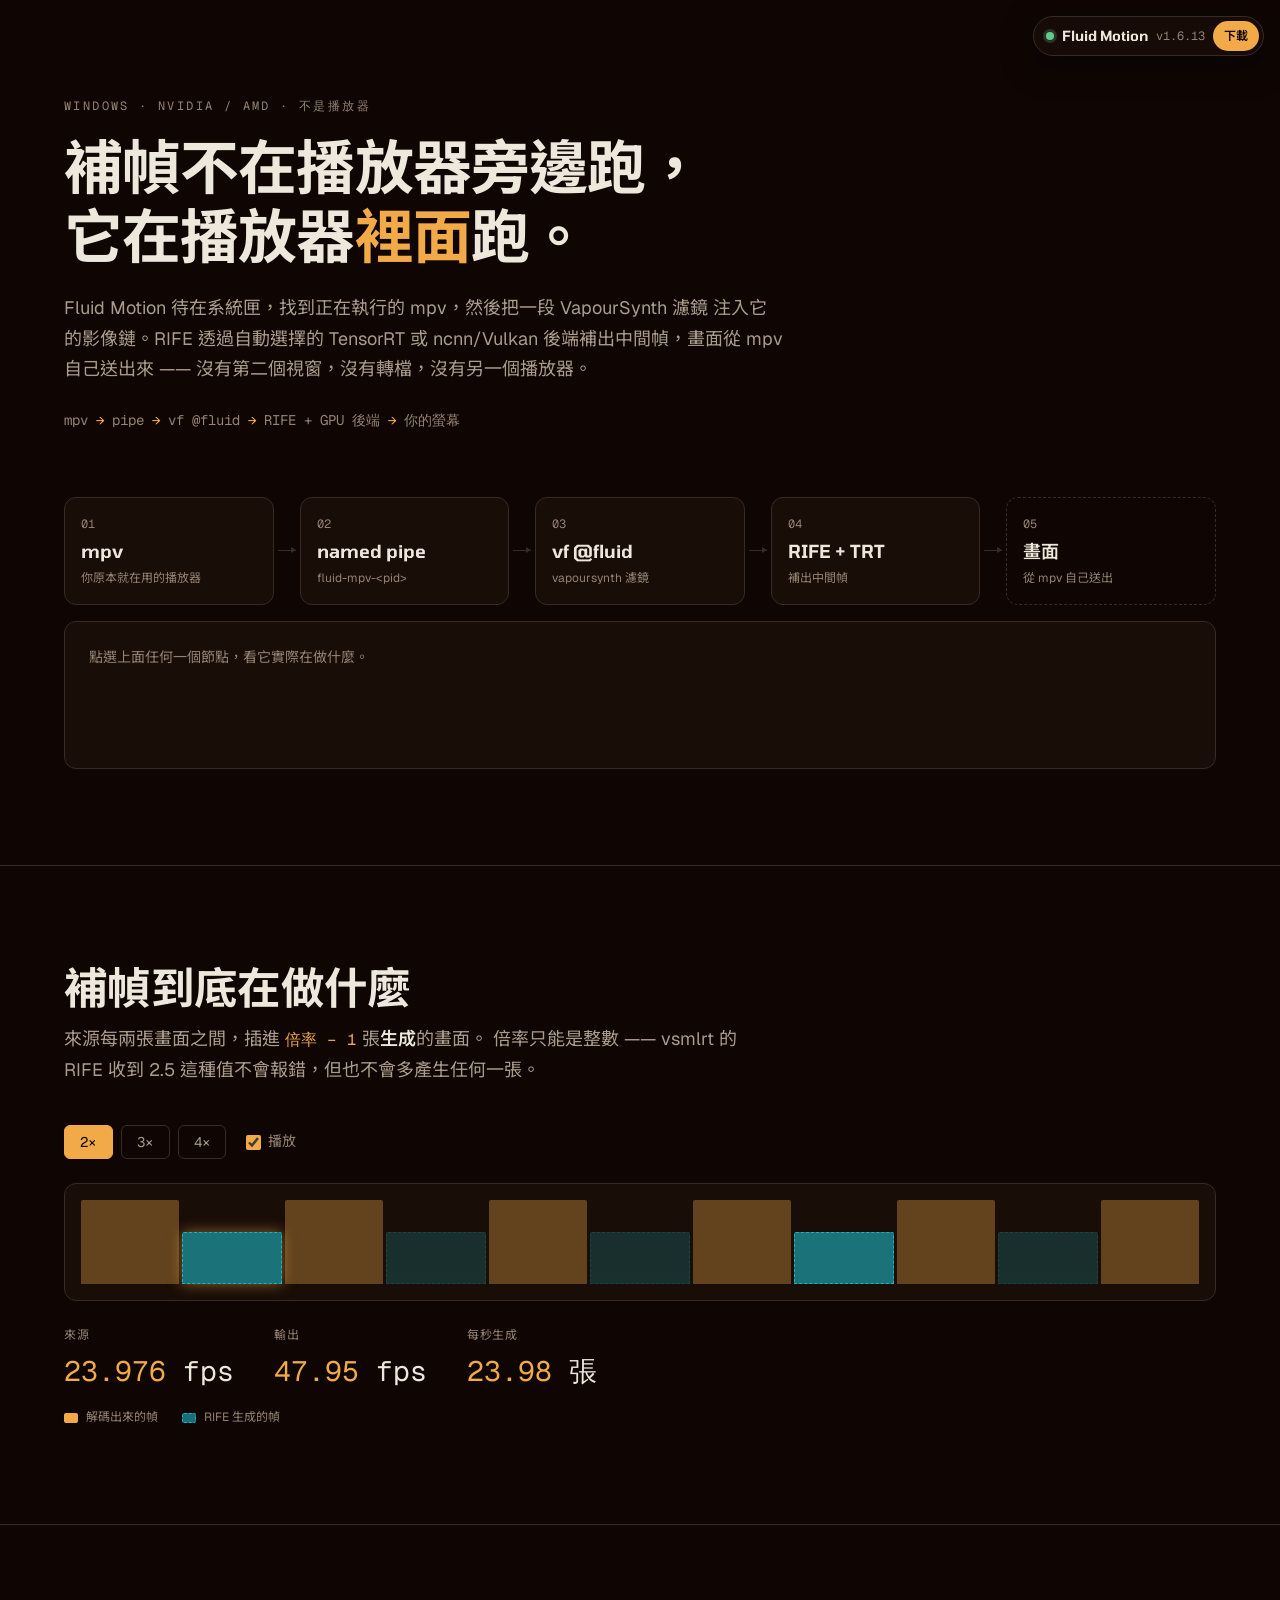
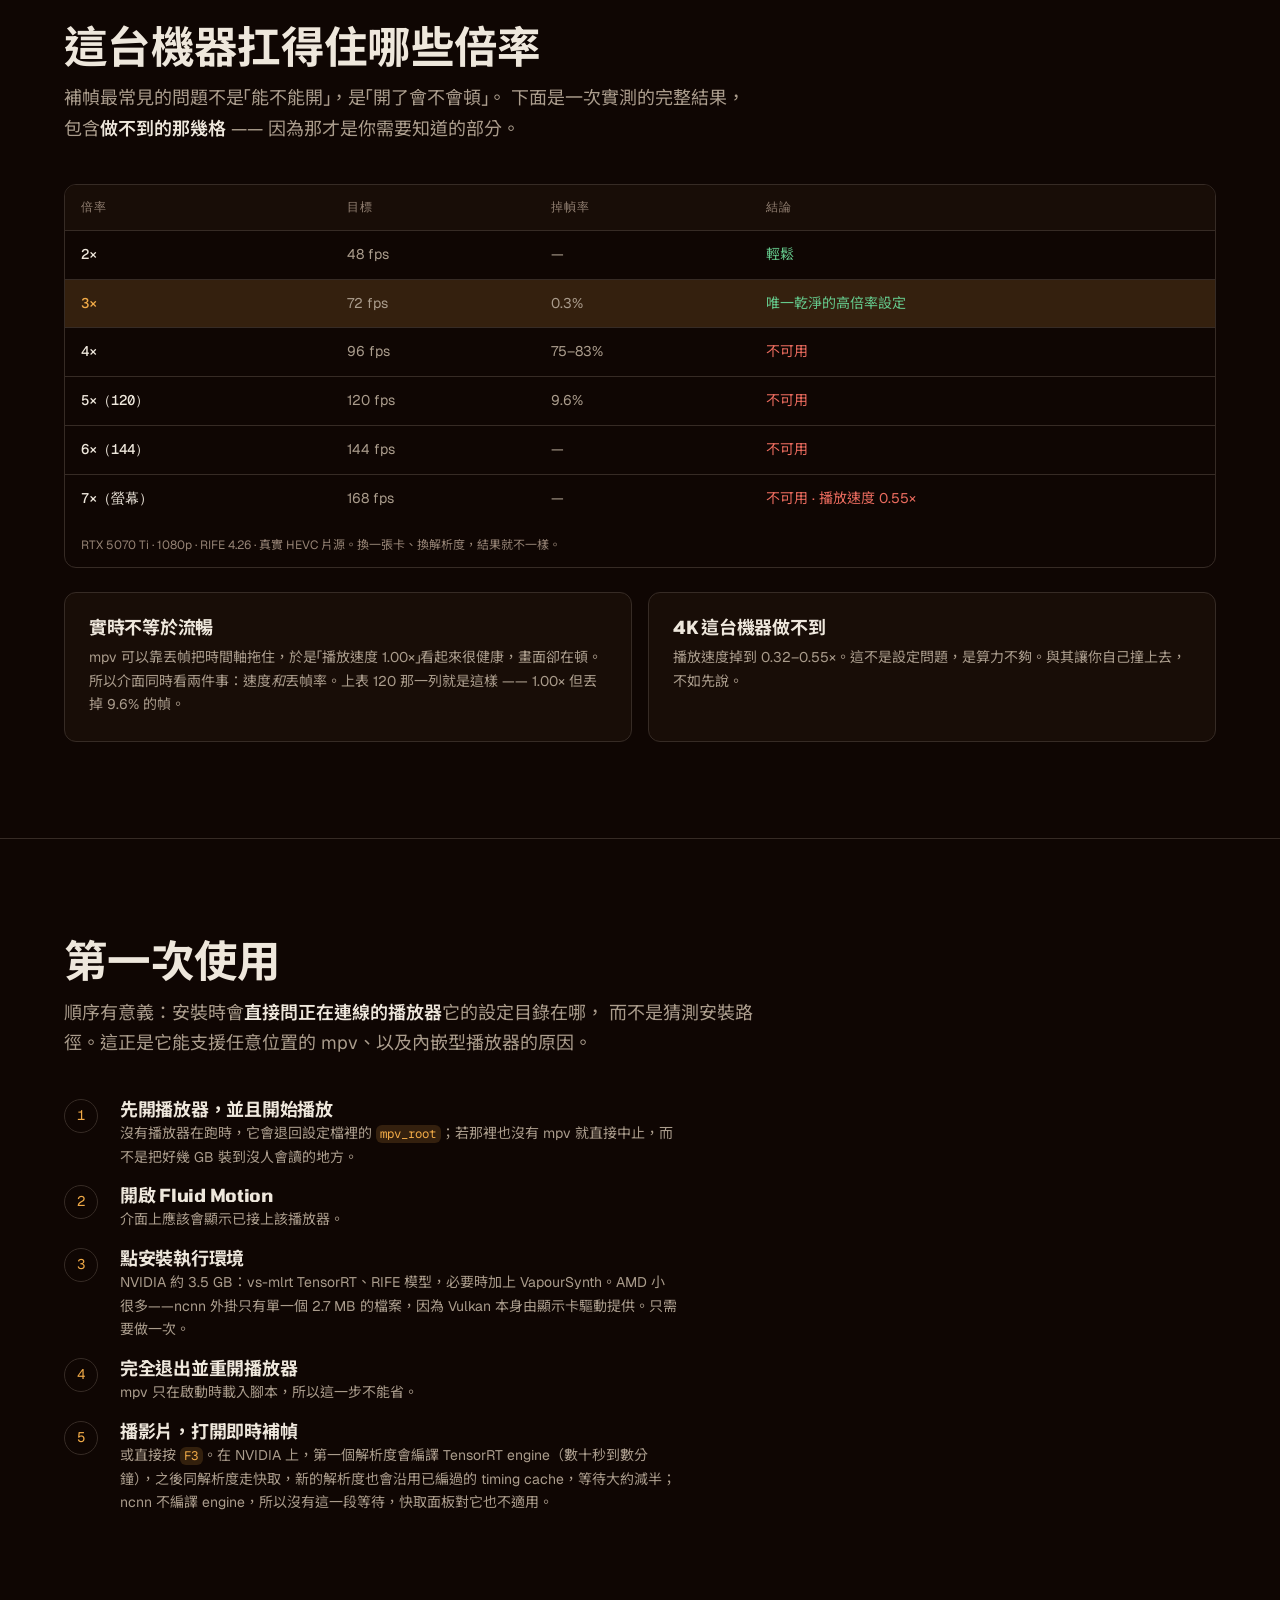
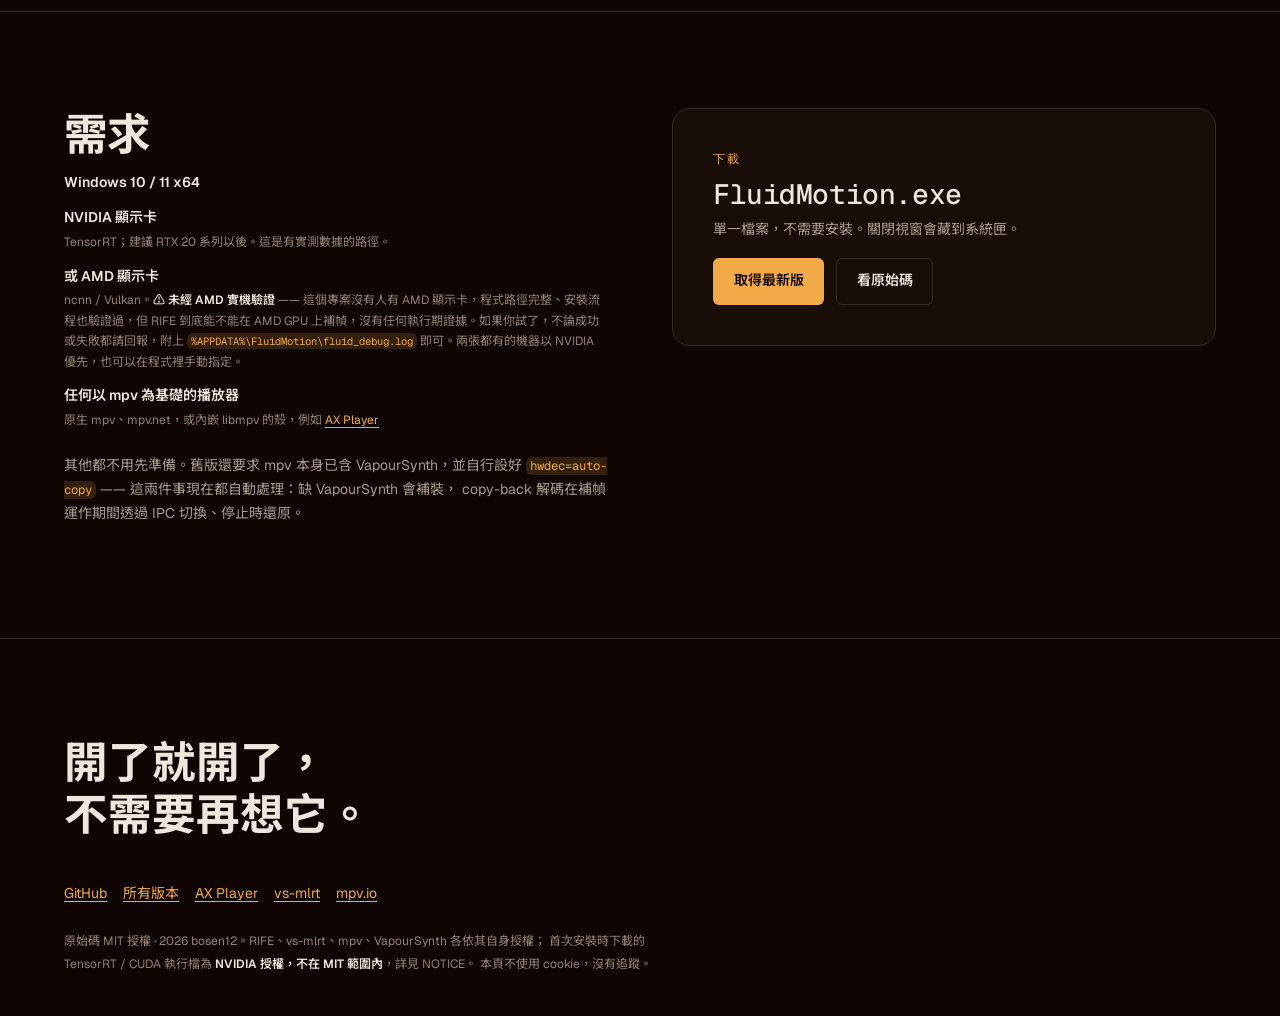
==== commit d32288fc: "Bump to 1.6.13 Co-Authored-By: Claude Opus 5.5 <noreply@anthropic.com>" ====
--- a/docs/index.html
+++ b/docs/index.html
@@ -26,7 +26,7 @@
 <div class="chip">
   <span class="chip__dot" aria-hidden="true"></span>
   <span class="chip__name">Fluid Motion</span>
-  <span class="chip__ver" id="ver-chip">v1.6.12</span>
+  <span class="chip__ver" id="ver-chip">v1.6.13</span>
   <a class="chip__cta" href="https://github.com/bosen12/Fluid_Motion_Player/releases/latest">下載</a>
 </div>
 
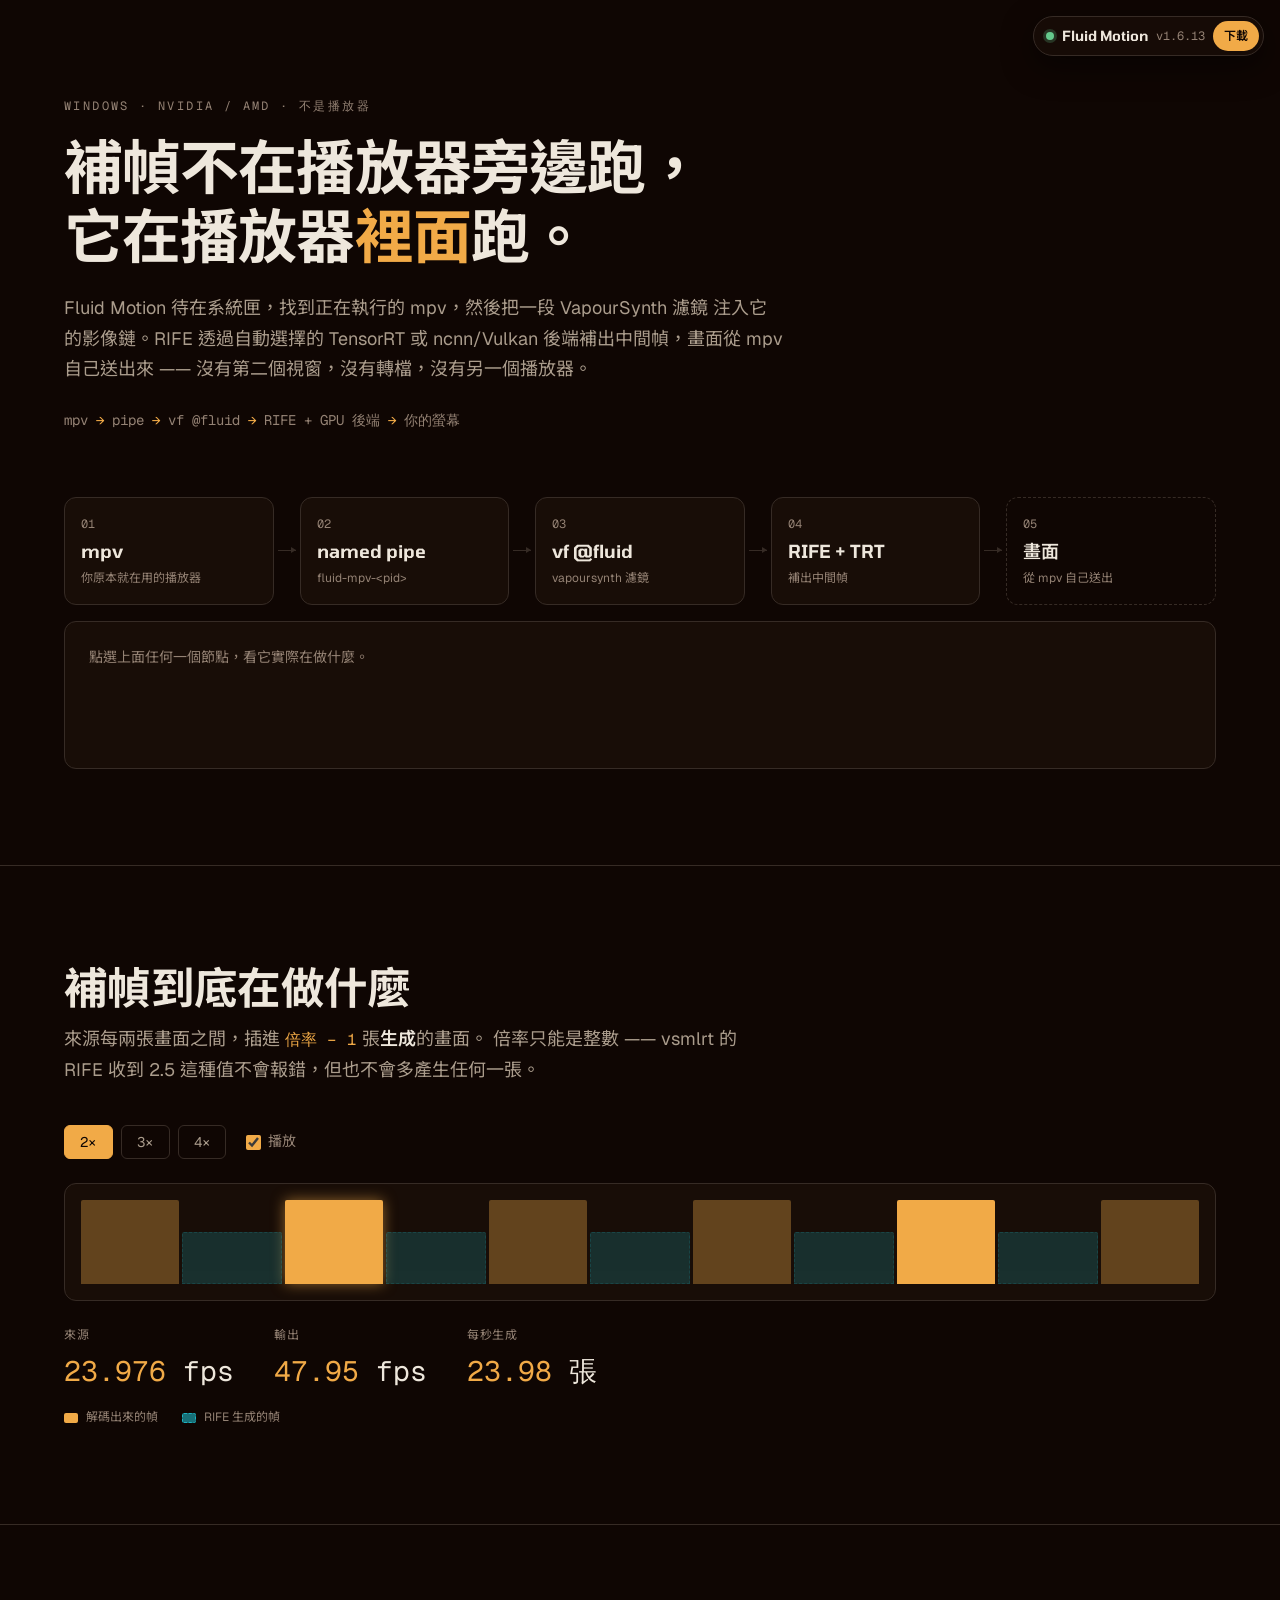
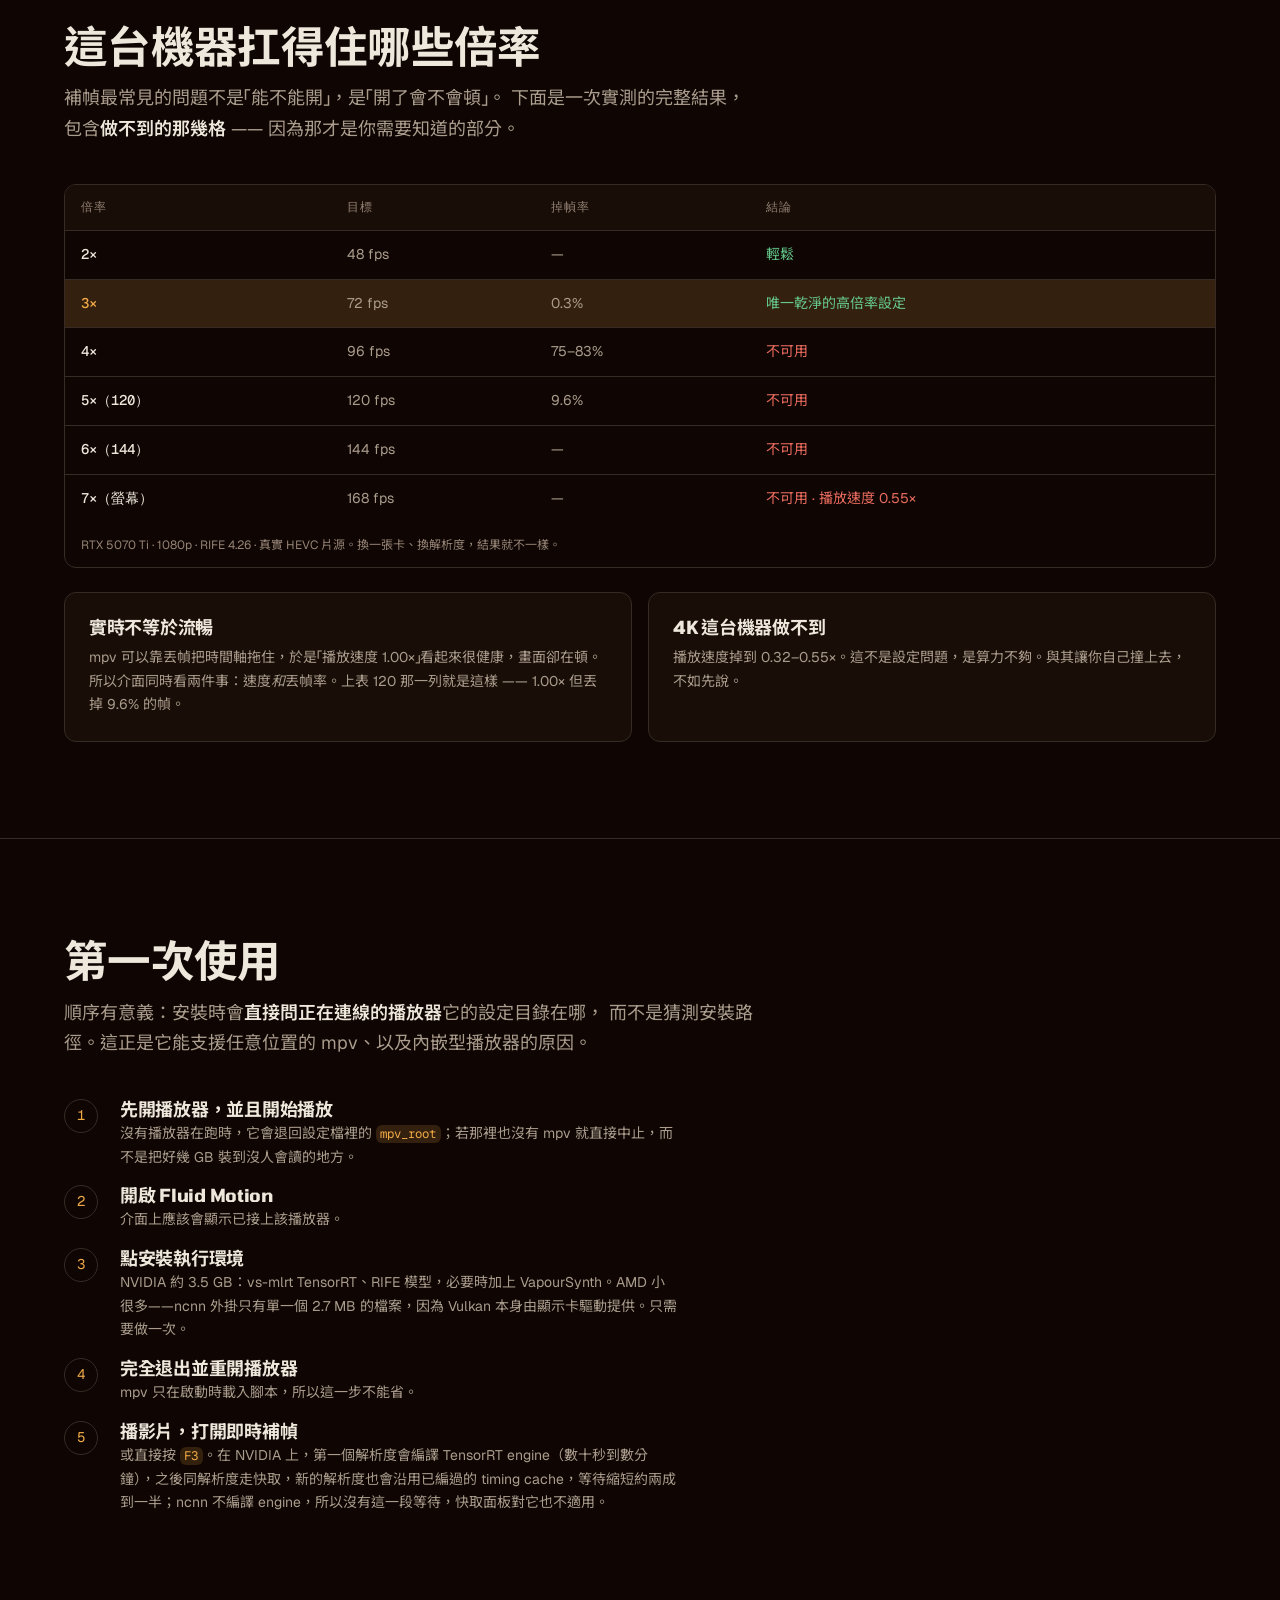
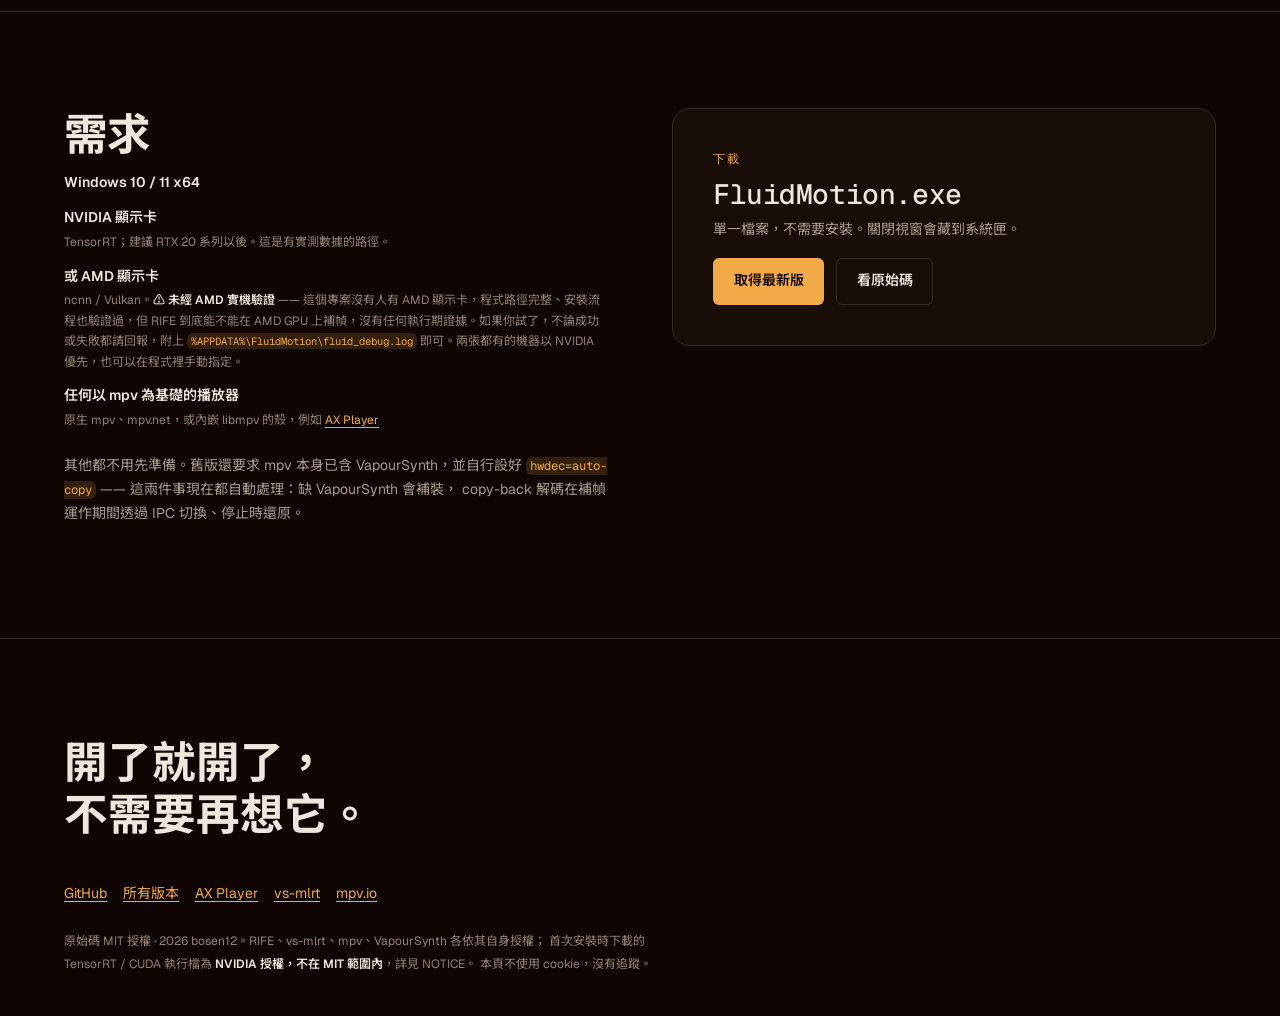
==== commit b58d00e6: "修正 1.6.13 讓補幀在 seek 後失效的錯誤 mpv 每次 seek 都會在同一個 Python 直譯器裡重新執行補幀腳本，vsmlrt 一直留在 sys.modules。1.6.13 把包裝" ====
--- a/docs/index.html
+++ b/docs/index.html
@@ -166,7 +166,7 @@
       <li><span class="steps__n">2</span><div><h3>開啟 Fluid Motion</h3><p>介面上應該會顯示已接上該播放器。</p></div></li>
       <li><span class="steps__n">3</span><div><h3>點安裝執行環境</h3><p>NVIDIA 約 3.5 GB：vs-mlrt TensorRT、RIFE 模型，必要時加上 VapourSynth。AMD 小很多——ncnn 外掛只有單一個 2.7 MB 的檔案，因為 Vulkan 本身由顯示卡驅動提供。只需要做一次。</p></div></li>
       <li><span class="steps__n">4</span><div><h3>完全退出並重開播放器</h3><p>mpv 只在啟動時載入腳本，所以這一步不能省。</p></div></li>
-      <li><span class="steps__n">5</span><div><h3>播影片，打開即時補幀</h3><p>或直接按 <code>F3</code>。在 NVIDIA 上，第一個解析度會編譯 TensorRT engine（數十秒到數分鐘），之後同解析度走快取，新的解析度也會沿用已編過的 timing cache，等待大約減半；ncnn 不編譯 engine，所以沒有這一段等待，快取面板對它也不適用。</p></div></li>
+      <li><span class="steps__n">5</span><div><h3>播影片，打開即時補幀</h3><p>或直接按 <code>F3</code>。在 NVIDIA 上，第一個解析度會編譯 TensorRT engine（數十秒到數分鐘），之後同解析度走快取，新的解析度也會沿用已編過的 timing cache，等待縮短約兩成到一半；ncnn 不編譯 engine，所以沒有這一段等待，快取面板對它也不適用。</p></div></li>
     </ol>
   </section>
 
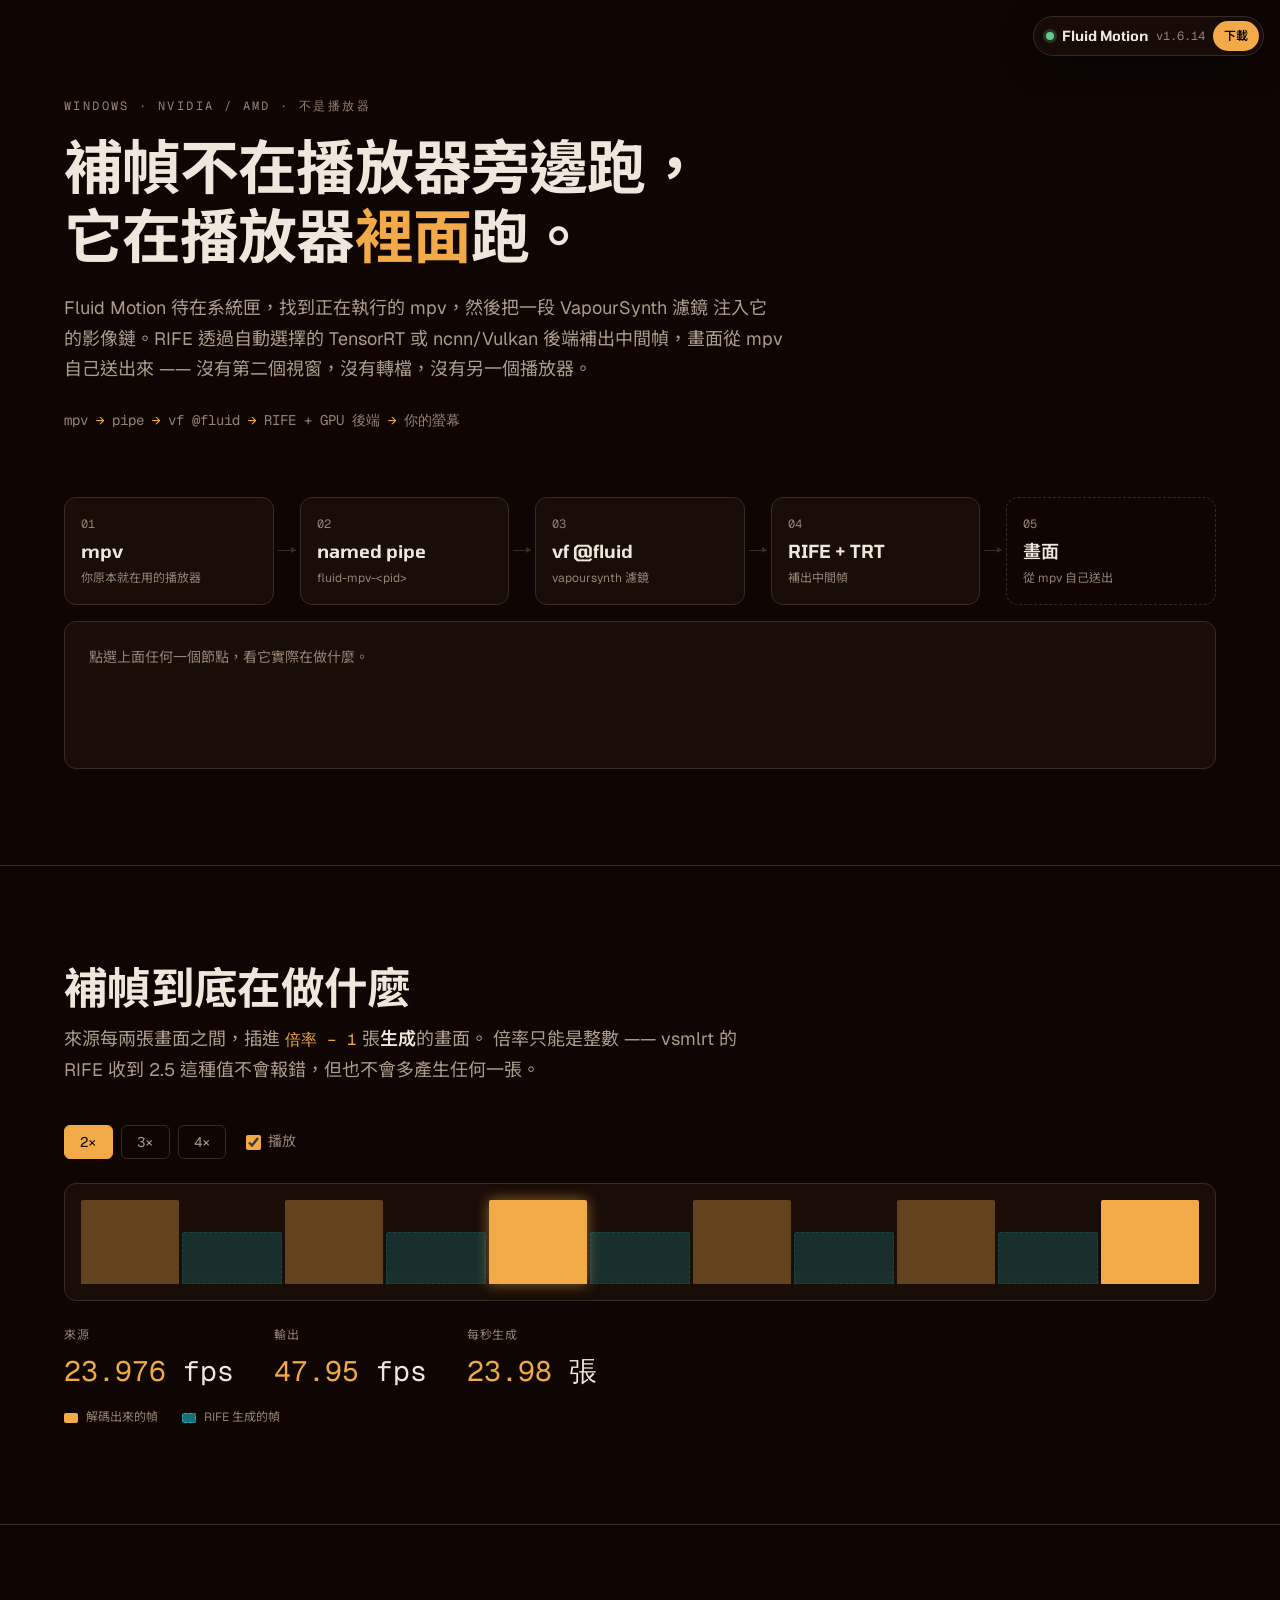
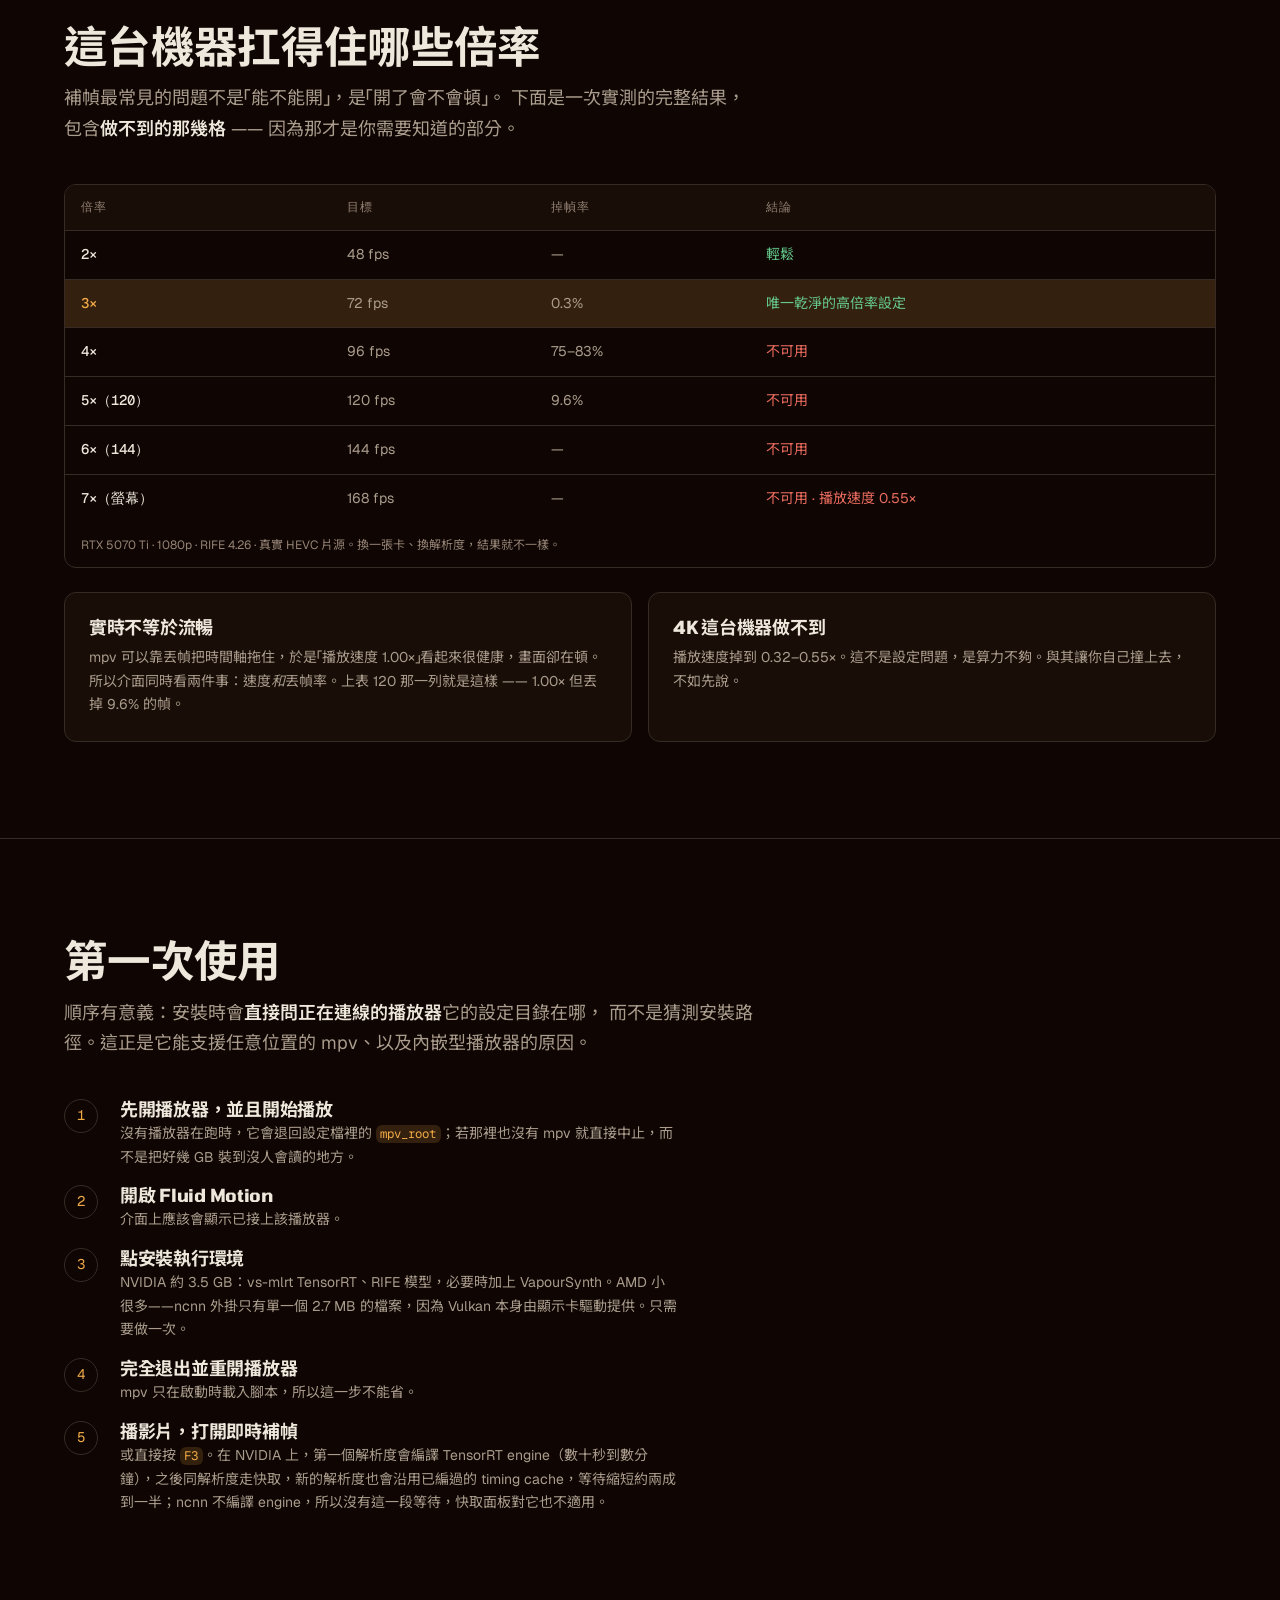
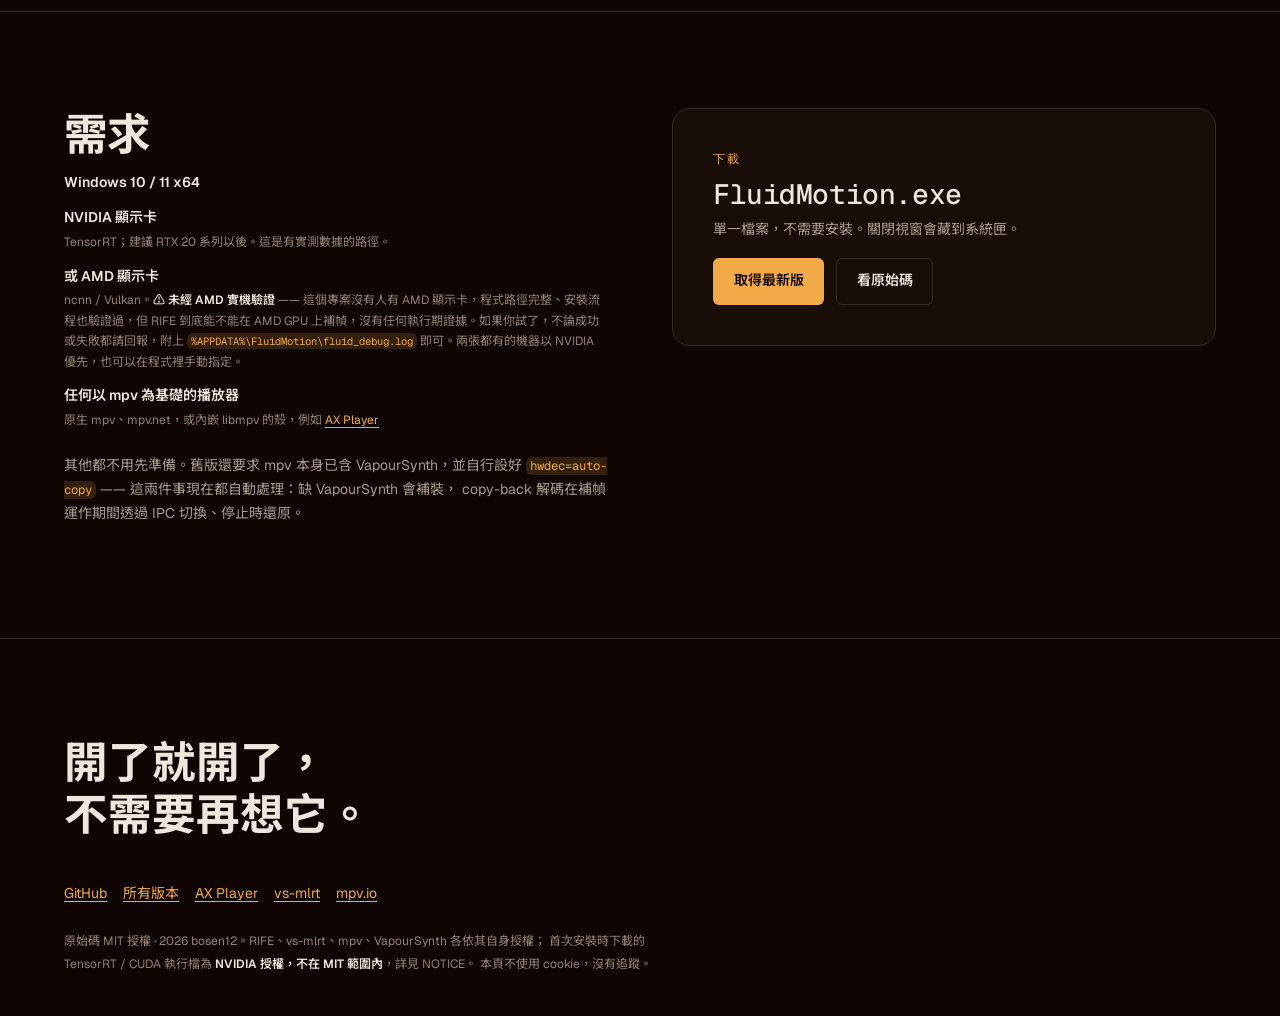
==== commit 66f23c03: "Bump to 1.6.14 Co-Authored-By: Claude Opus 5.5 <noreply@anthropic.com>" ====
--- a/docs/index.html
+++ b/docs/index.html
@@ -26,7 +26,7 @@
 <div class="chip">
   <span class="chip__dot" aria-hidden="true"></span>
   <span class="chip__name">Fluid Motion</span>
-  <span class="chip__ver" id="ver-chip">v1.6.13</span>
+  <span class="chip__ver" id="ver-chip">v1.6.14</span>
   <a class="chip__cta" href="https://github.com/bosen12/Fluid_Motion_Player/releases/latest">下載</a>
 </div>
 
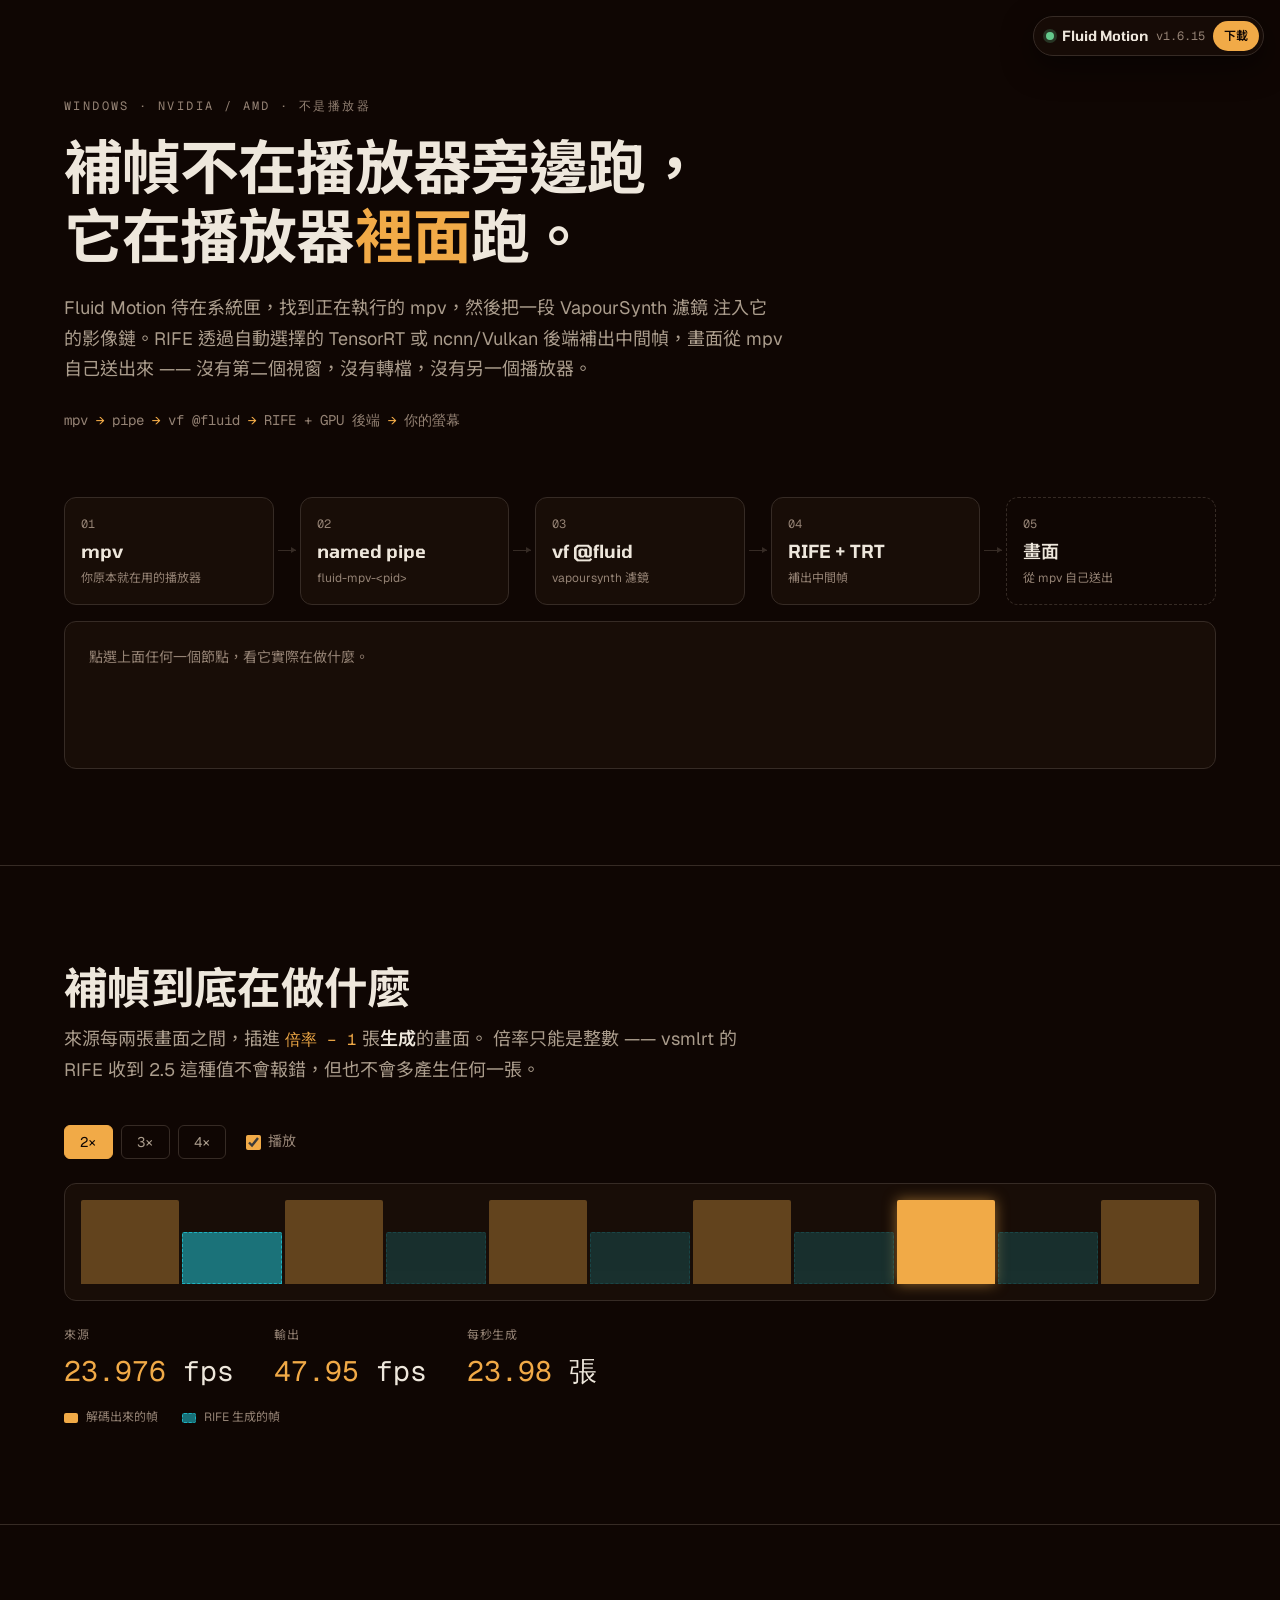
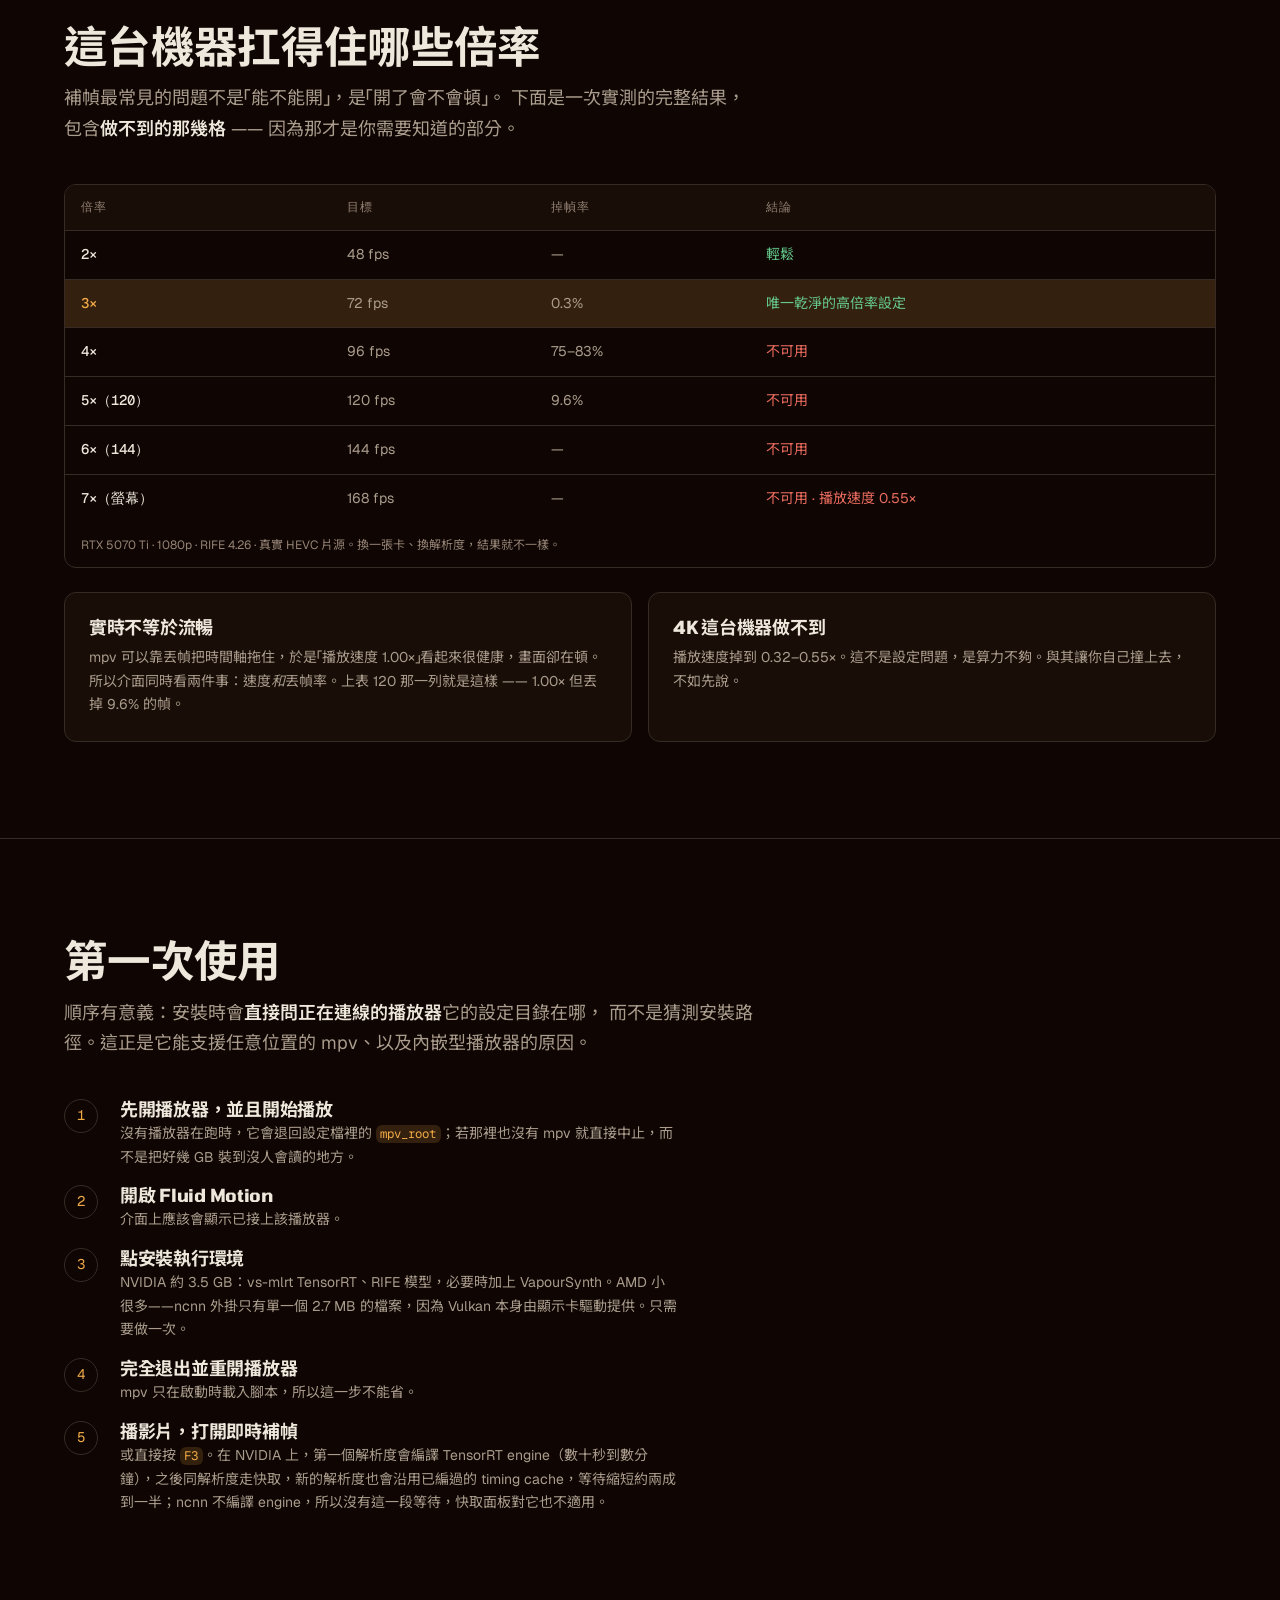
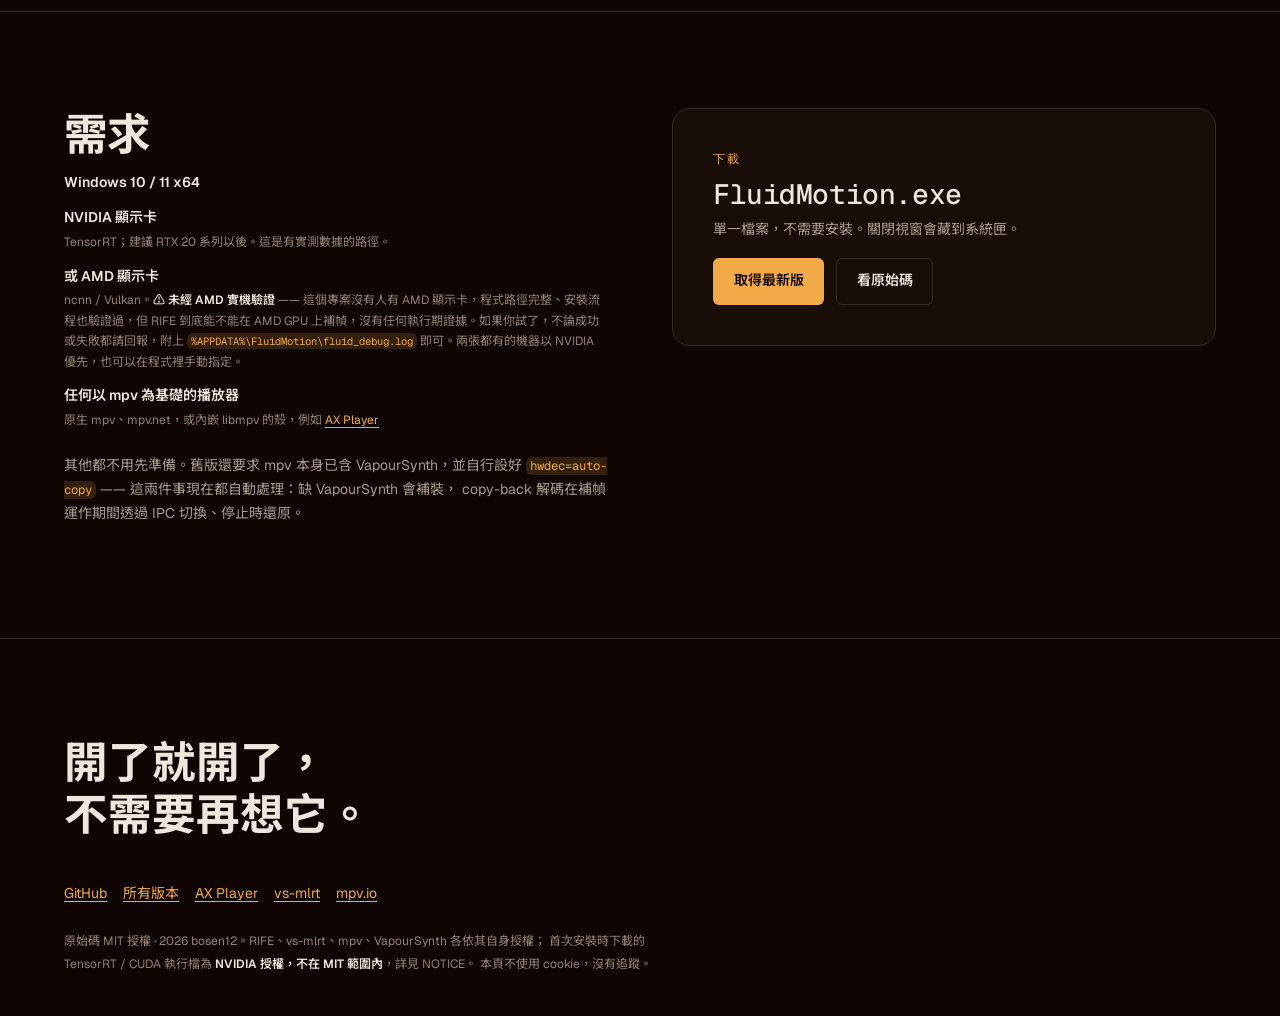
==== commit 092d5a7d: "Bump to 1.6.15 Co-Authored-By: Claude Opus 5.5 <noreply@anthropic.com>" ====
--- a/docs/index.html
+++ b/docs/index.html
@@ -26,7 +26,7 @@
 <div class="chip">
   <span class="chip__dot" aria-hidden="true"></span>
   <span class="chip__name">Fluid Motion</span>
-  <span class="chip__ver" id="ver-chip">v1.6.14</span>
+  <span class="chip__ver" id="ver-chip">v1.6.15</span>
   <a class="chip__cta" href="https://github.com/bosen12/Fluid_Motion_Player/releases/latest">下載</a>
 </div>
 
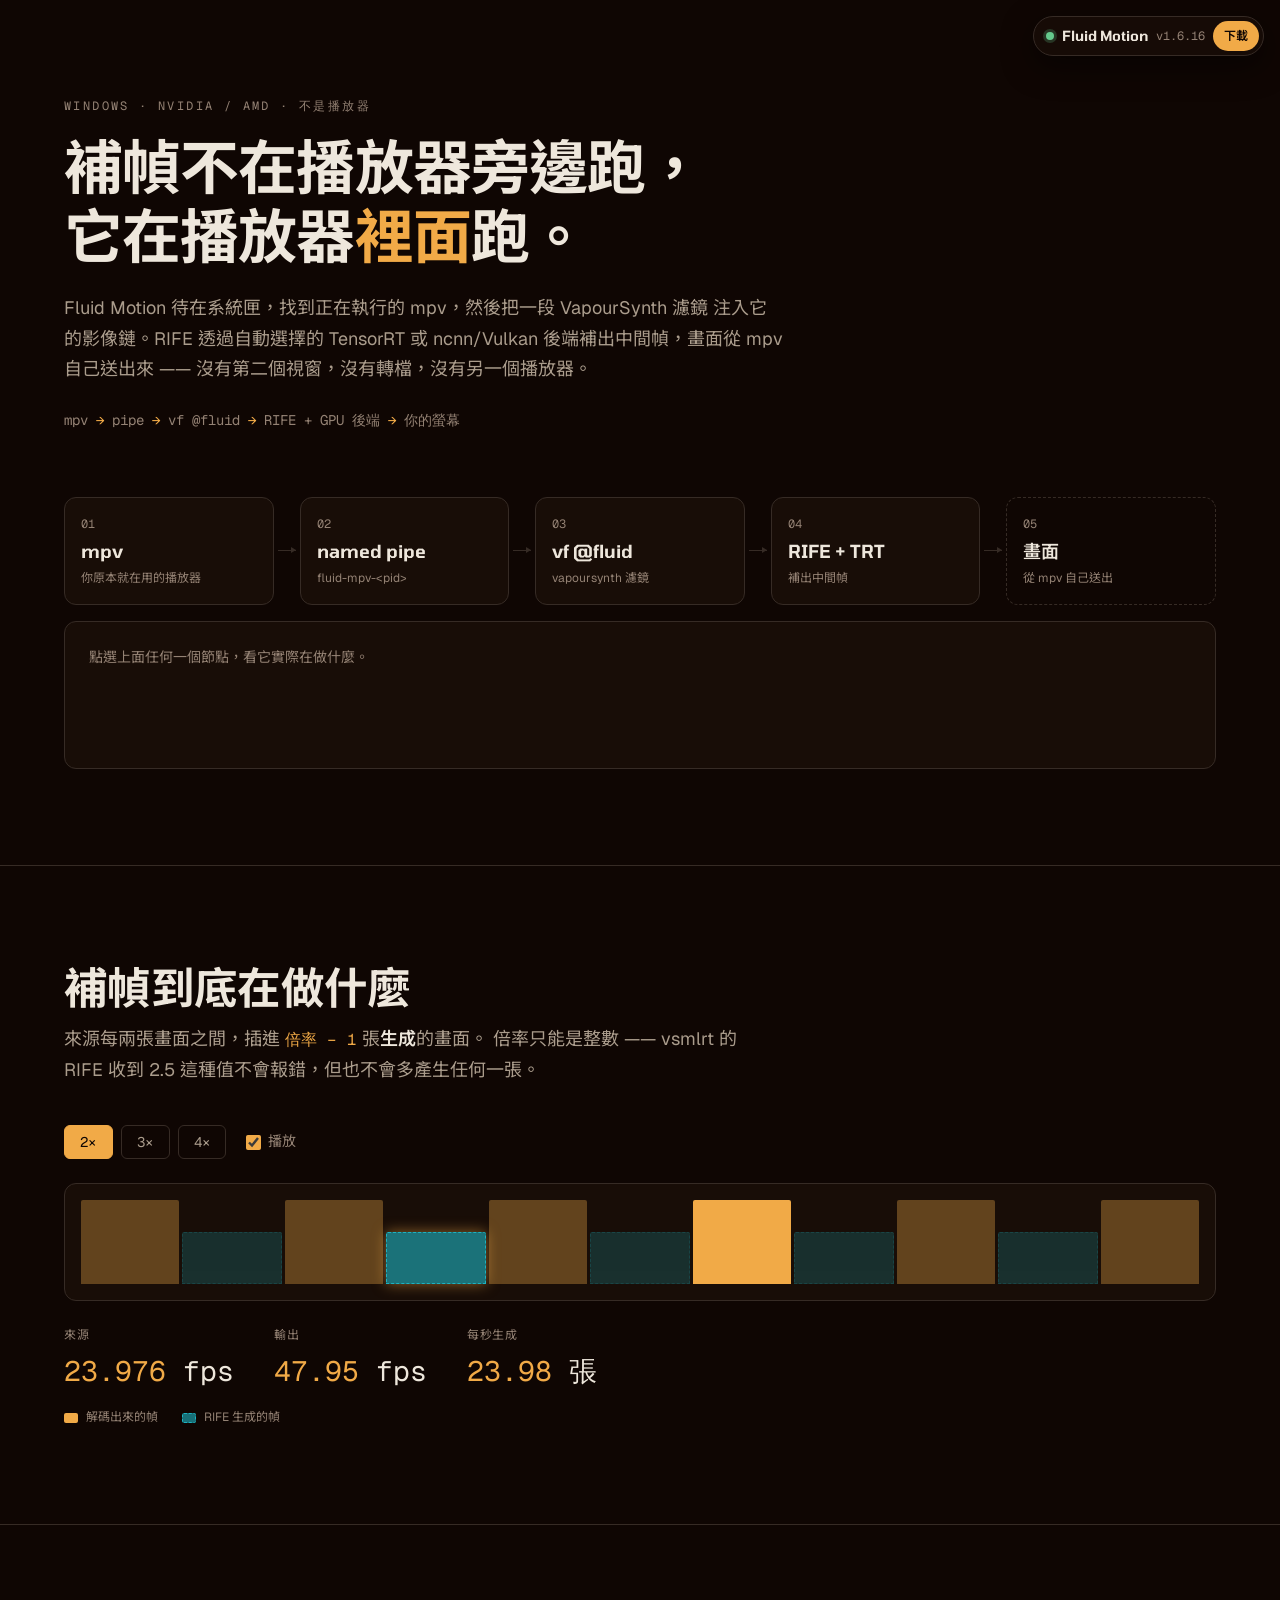
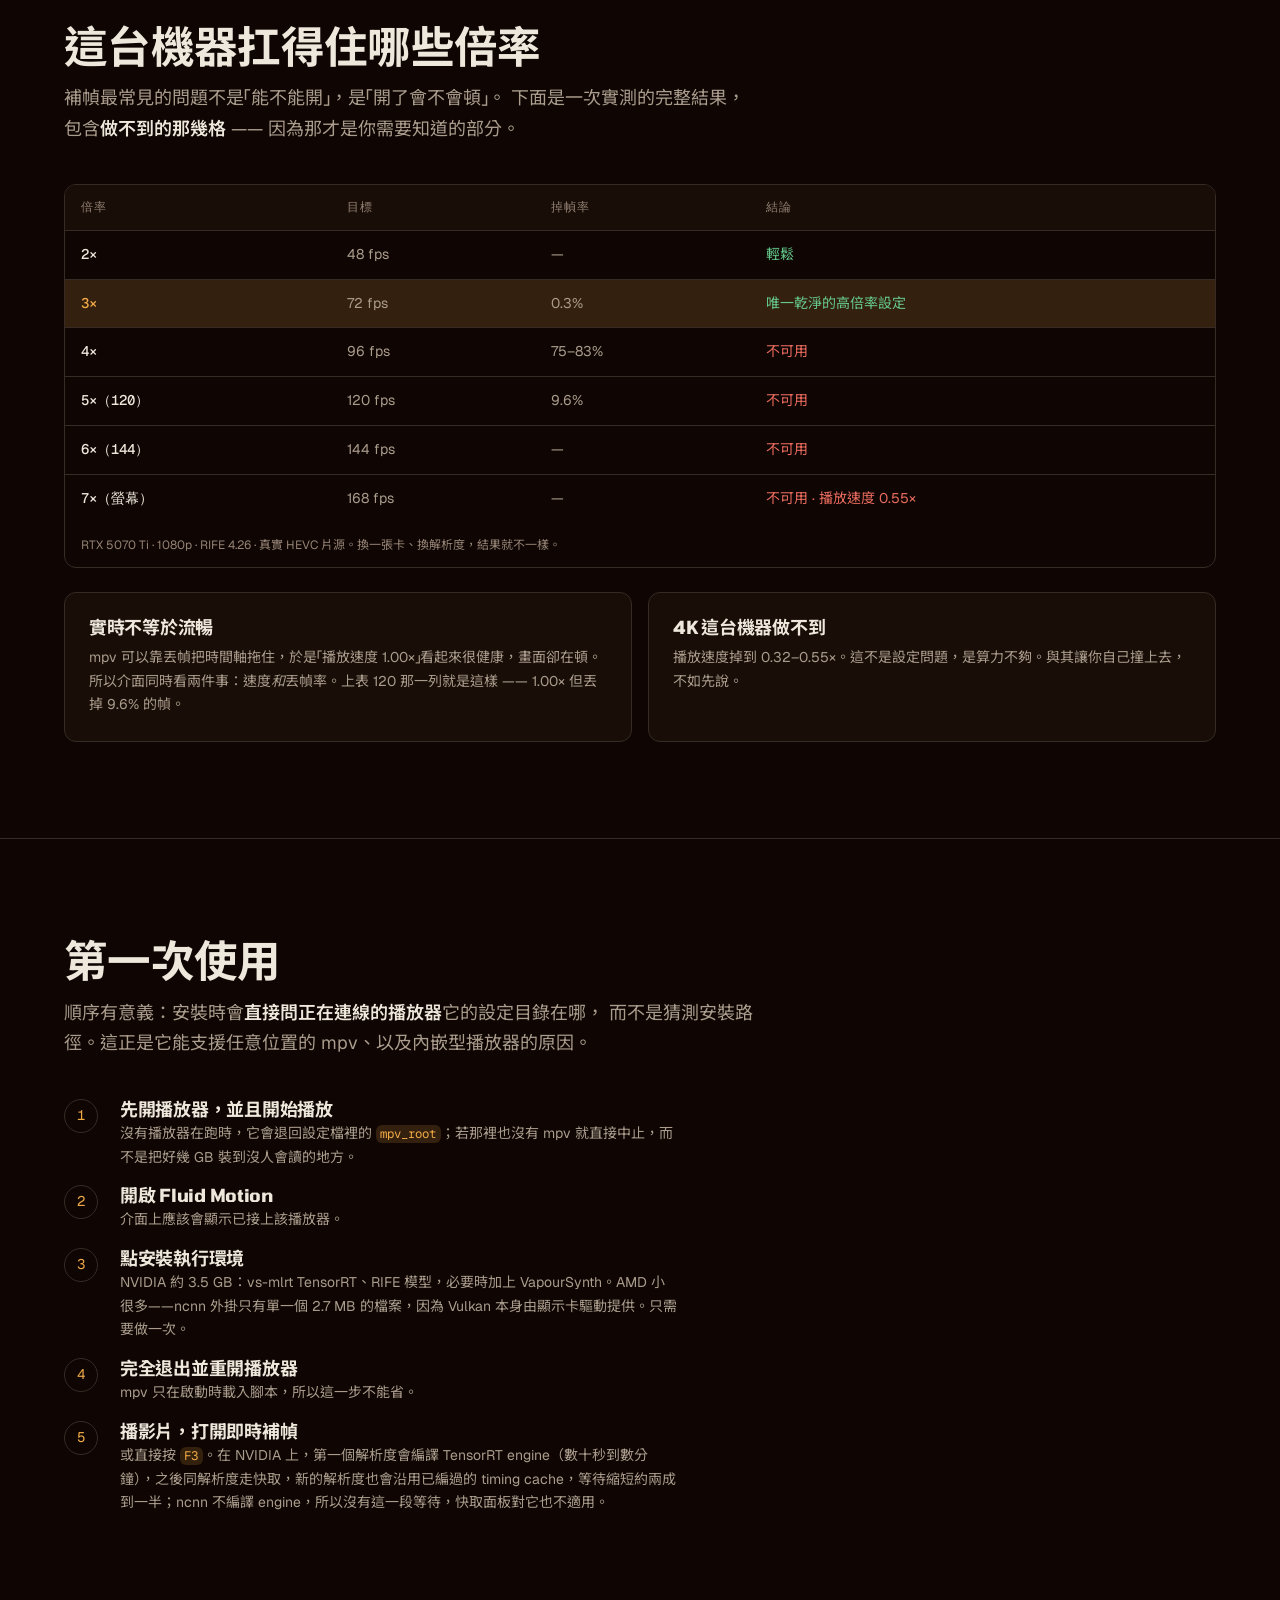
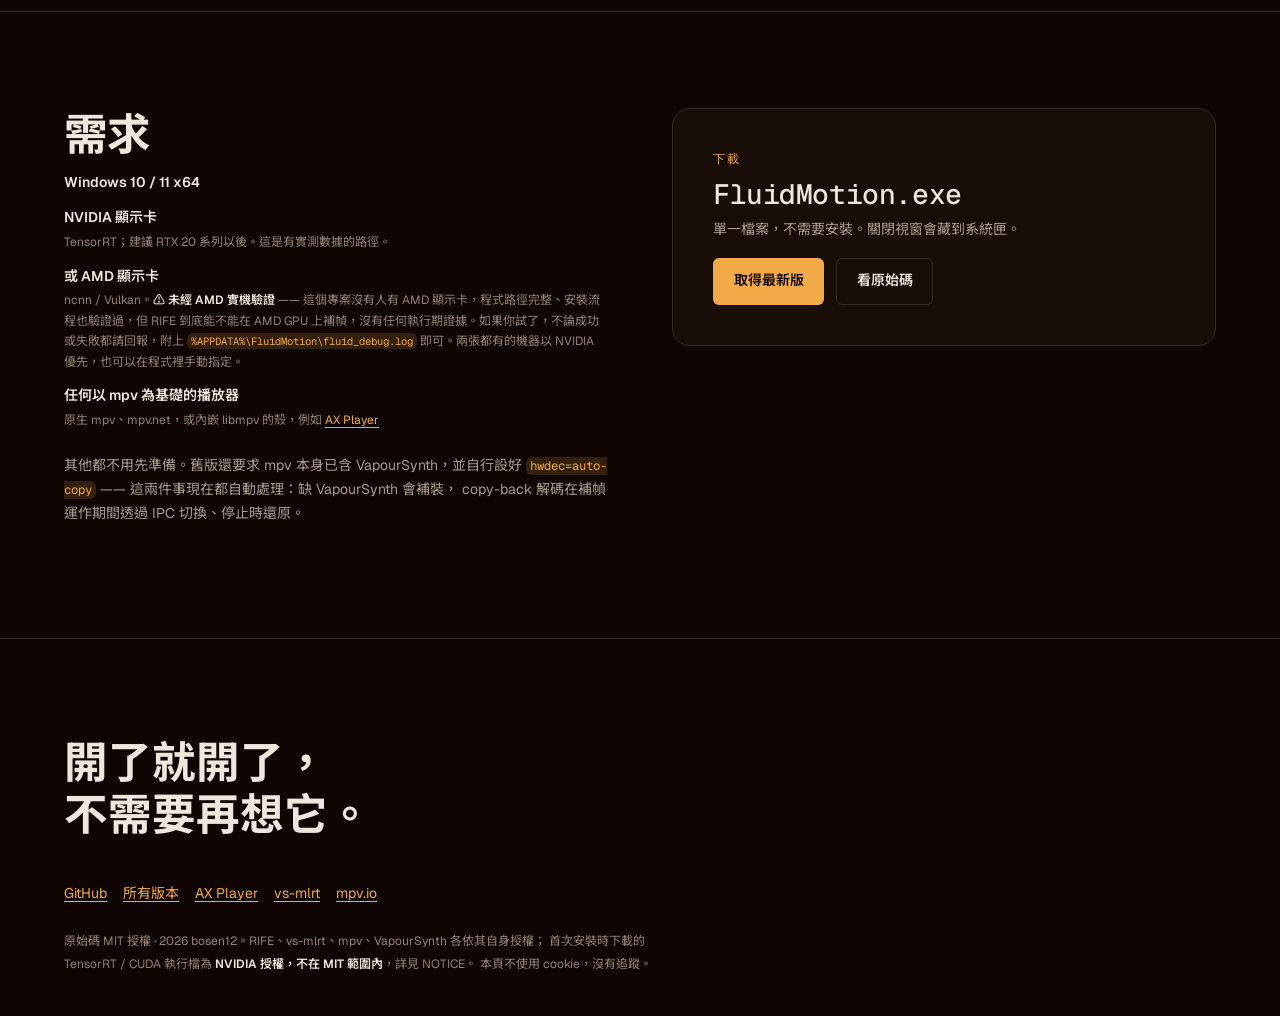
==== commit e2f39a4a: "Bump to 1.6.16 Co-Authored-By: Claude Opus 5.5 <noreply@anthropic.com>" ====
--- a/docs/index.html
+++ b/docs/index.html
@@ -26,7 +26,7 @@
 <div class="chip">
   <span class="chip__dot" aria-hidden="true"></span>
   <span class="chip__name">Fluid Motion</span>
-  <span class="chip__ver" id="ver-chip">v1.6.15</span>
+  <span class="chip__ver" id="ver-chip">v1.6.16</span>
   <a class="chip__cta" href="https://github.com/bosen12/Fluid_Motion_Player/releases/latest">下載</a>
 </div>
 
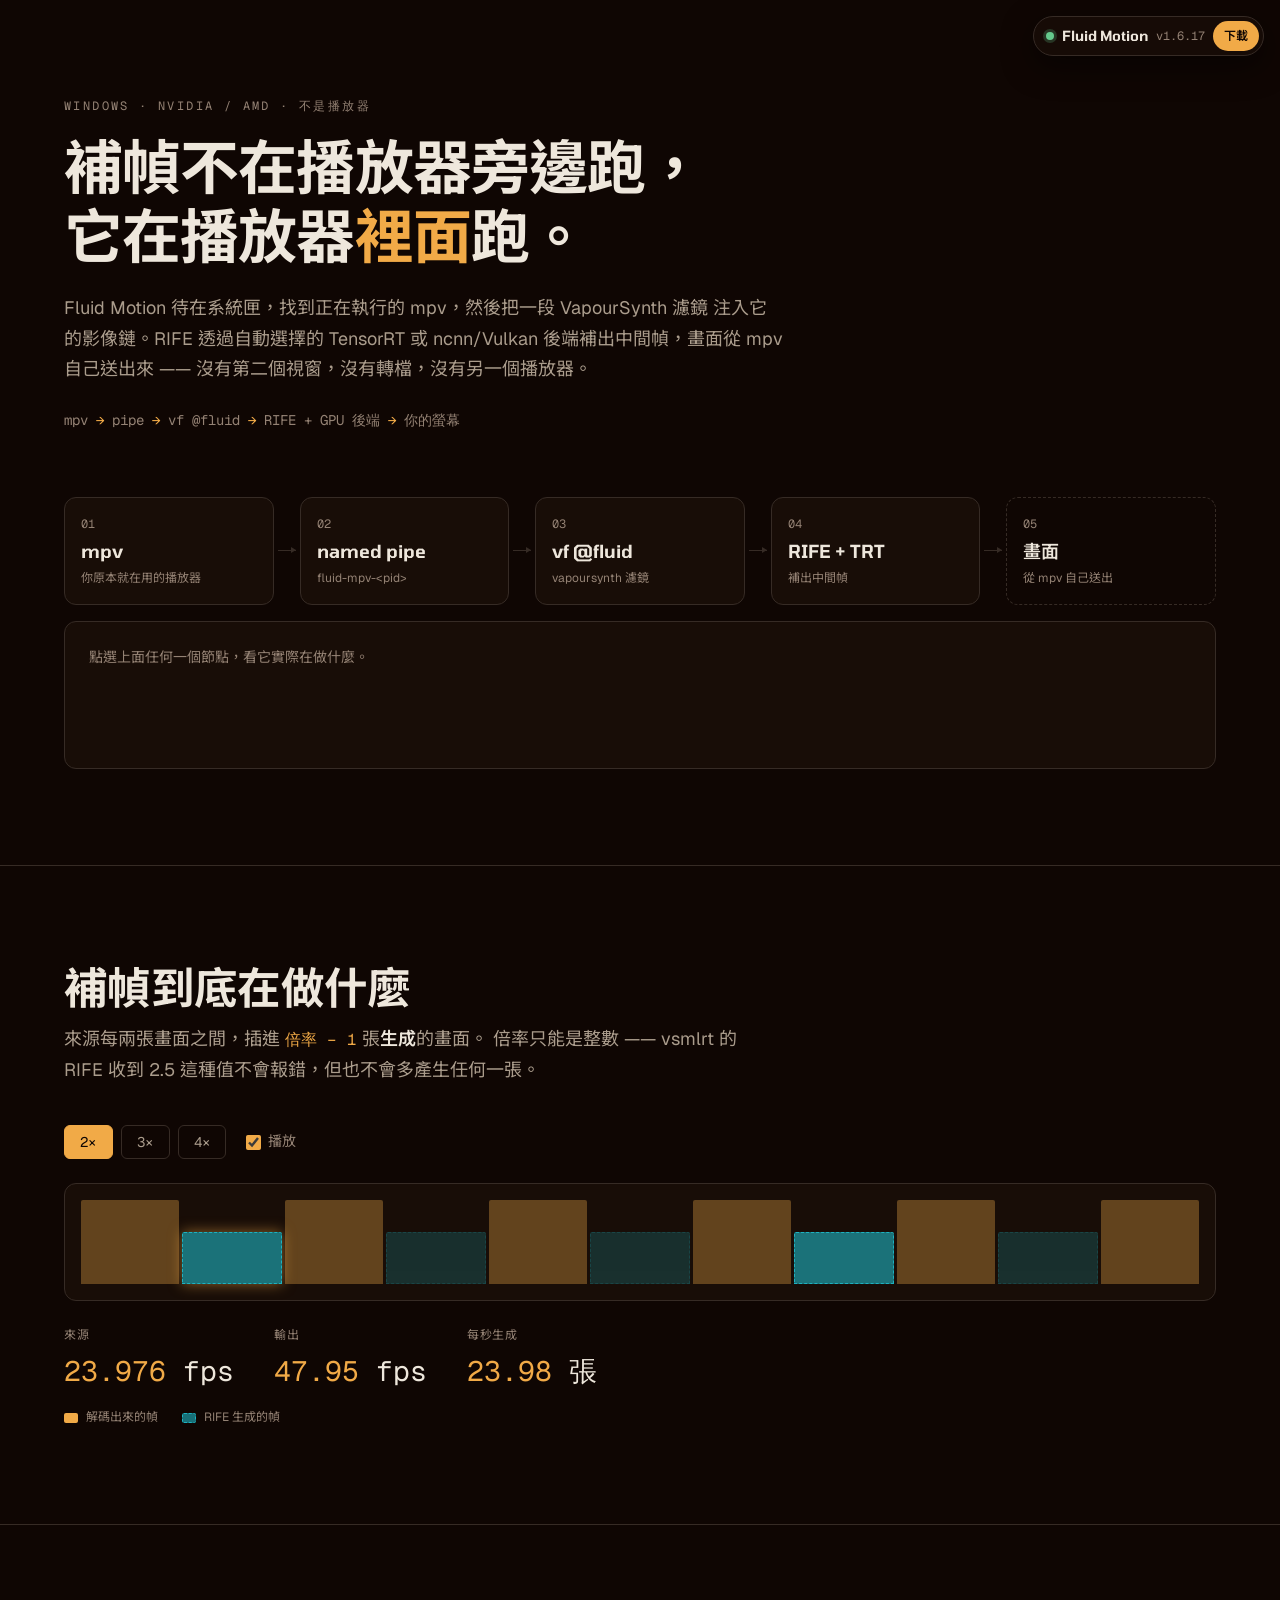
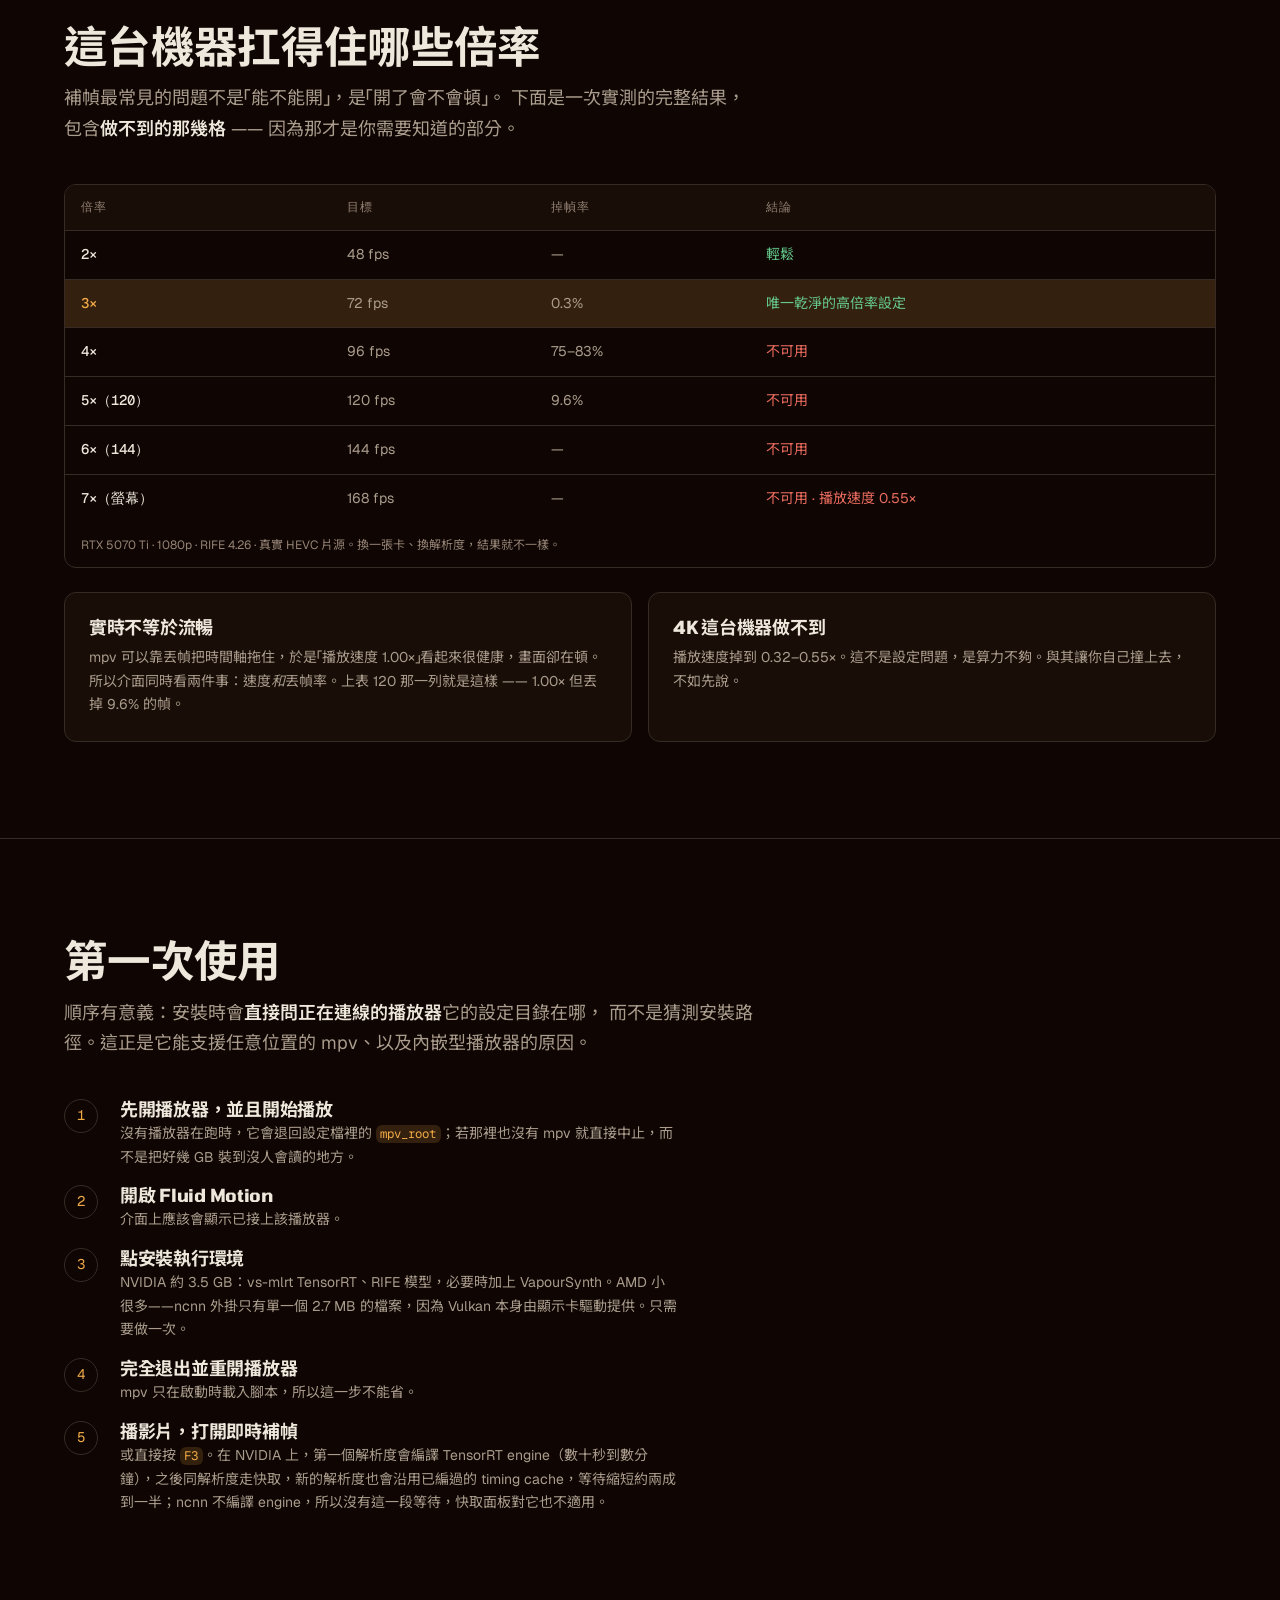
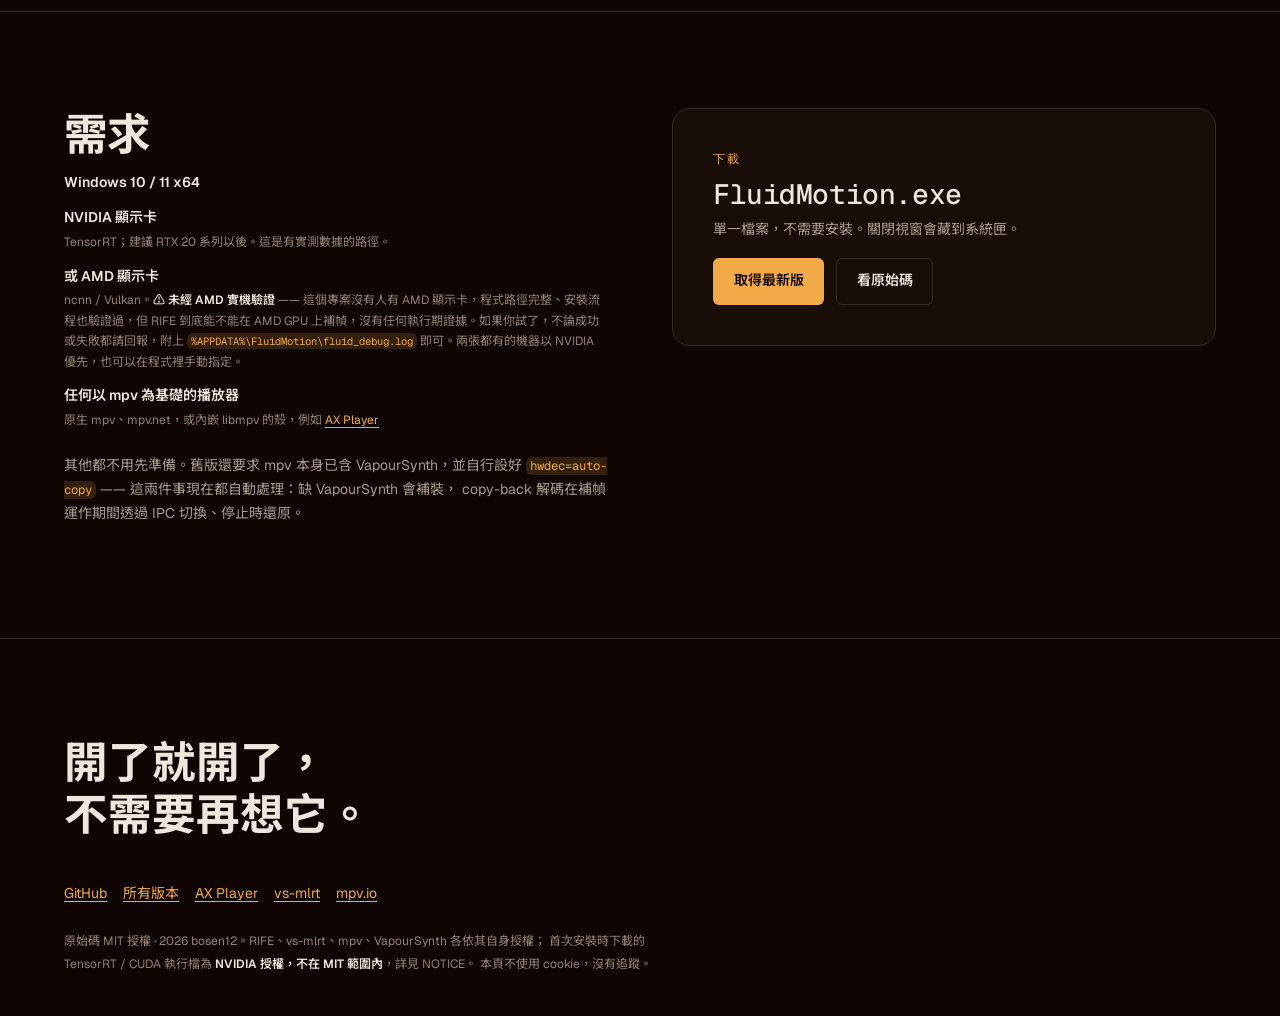
==== commit 2056f8b2: "Bump to 1.6.17 Co-Authored-By: Claude Opus 5.5 <noreply@anthropic.com>" ====
--- a/docs/index.html
+++ b/docs/index.html
@@ -26,7 +26,7 @@
 <div class="chip">
   <span class="chip__dot" aria-hidden="true"></span>
   <span class="chip__name">Fluid Motion</span>
-  <span class="chip__ver" id="ver-chip">v1.6.16</span>
+  <span class="chip__ver" id="ver-chip">v1.6.17</span>
   <a class="chip__cta" href="https://github.com/bosen12/Fluid_Motion_Player/releases/latest">下載</a>
 </div>
 
